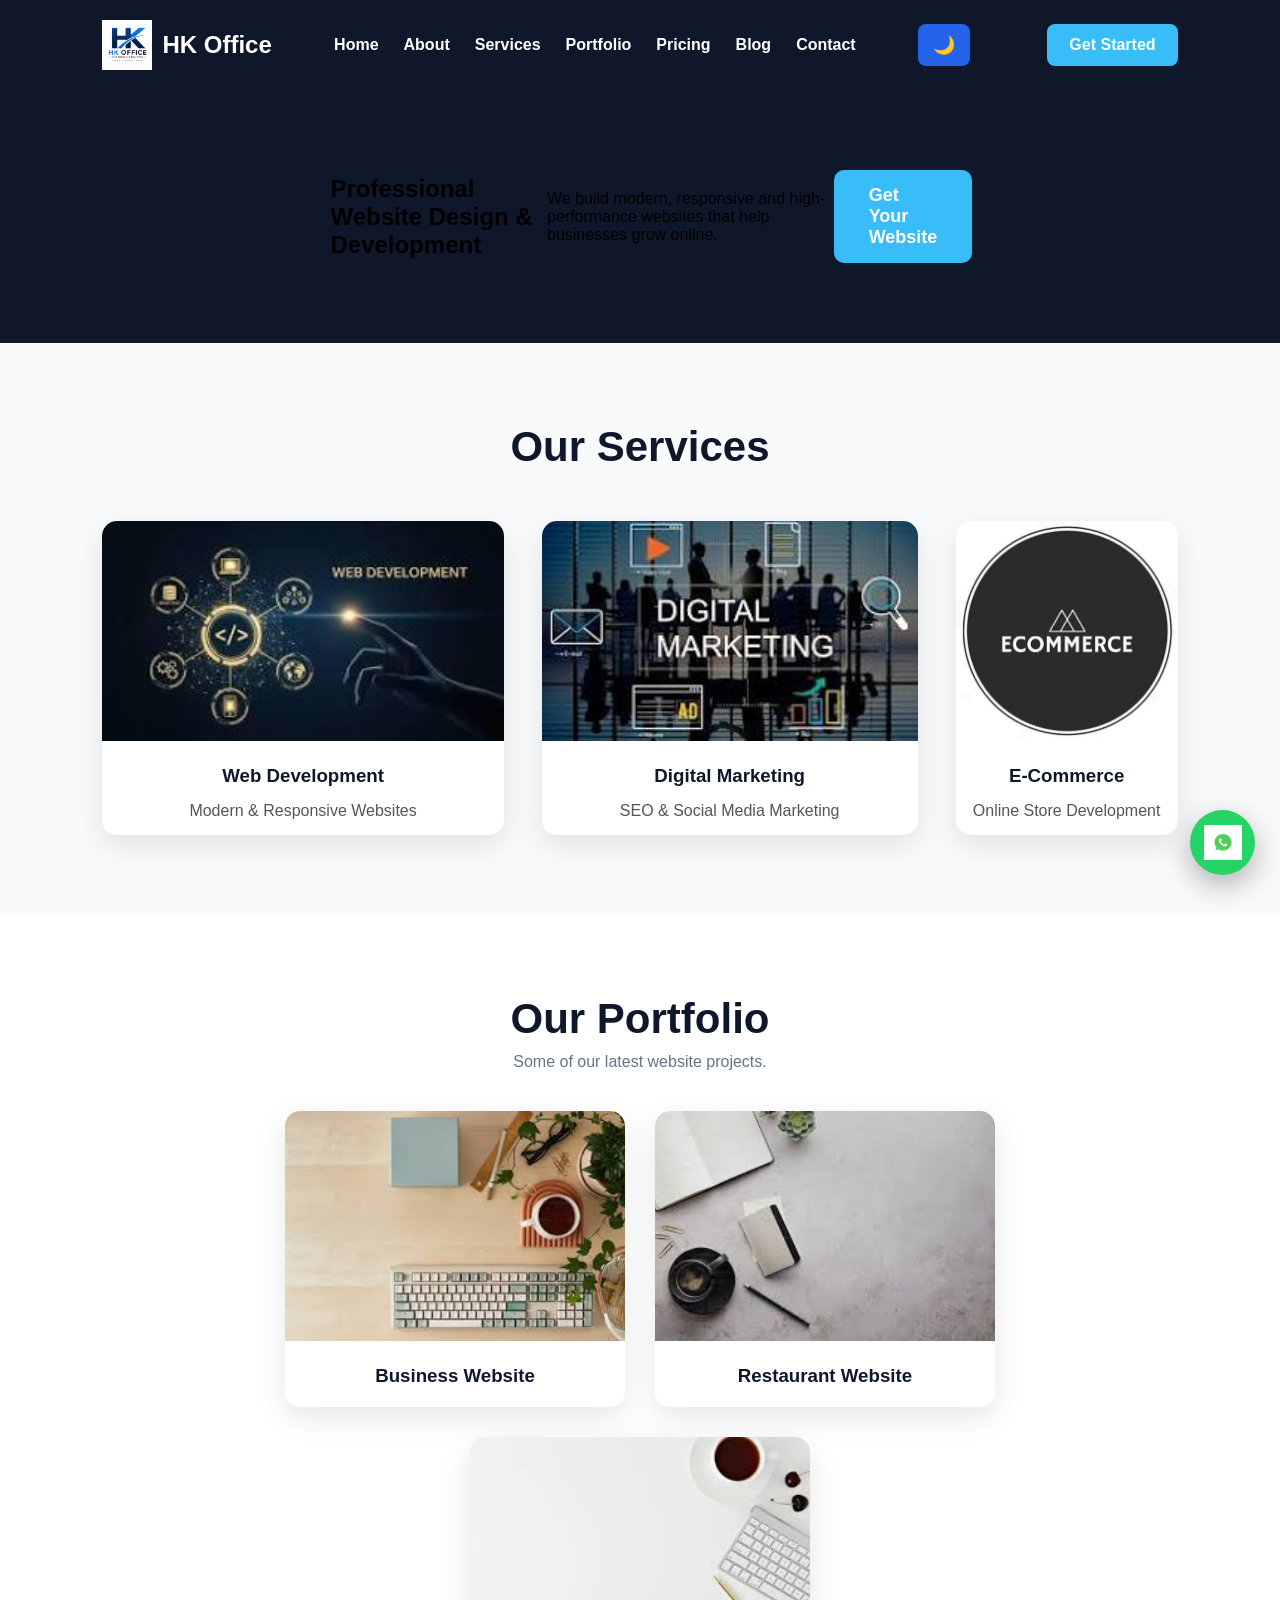
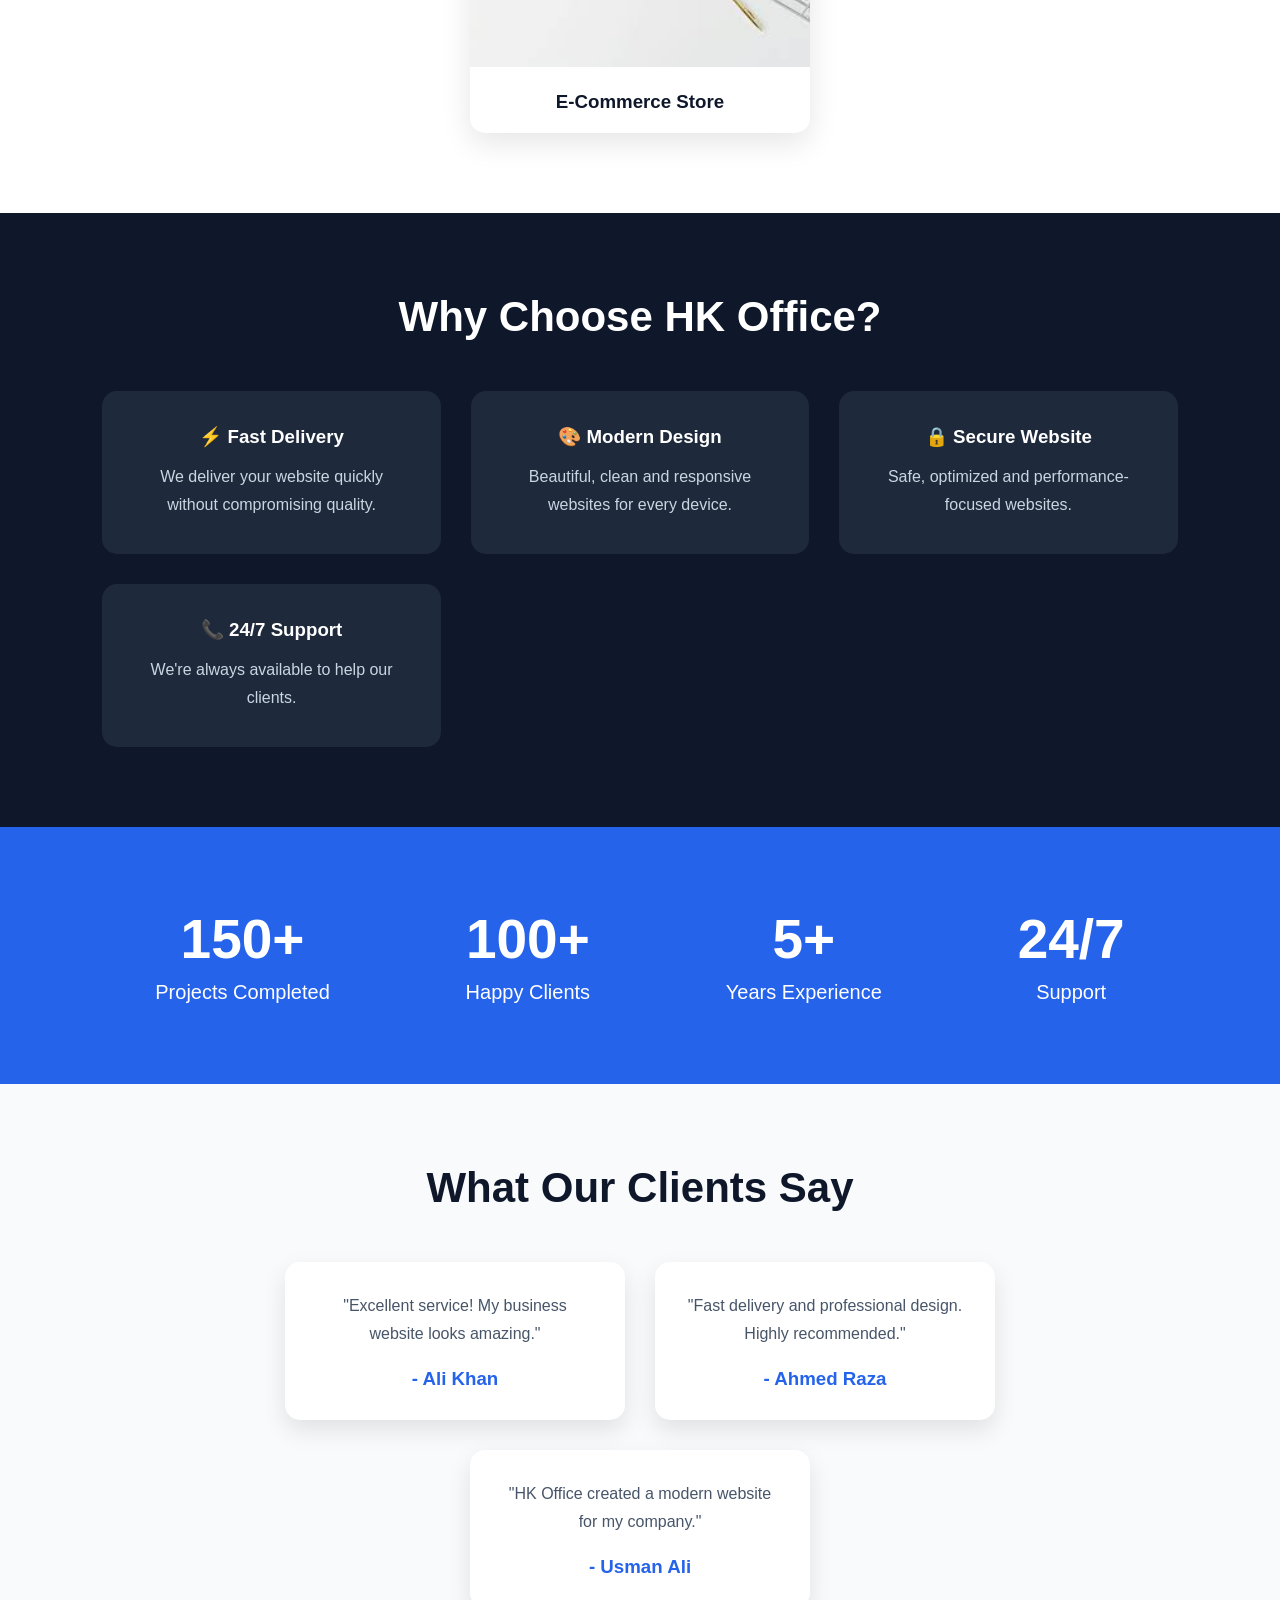
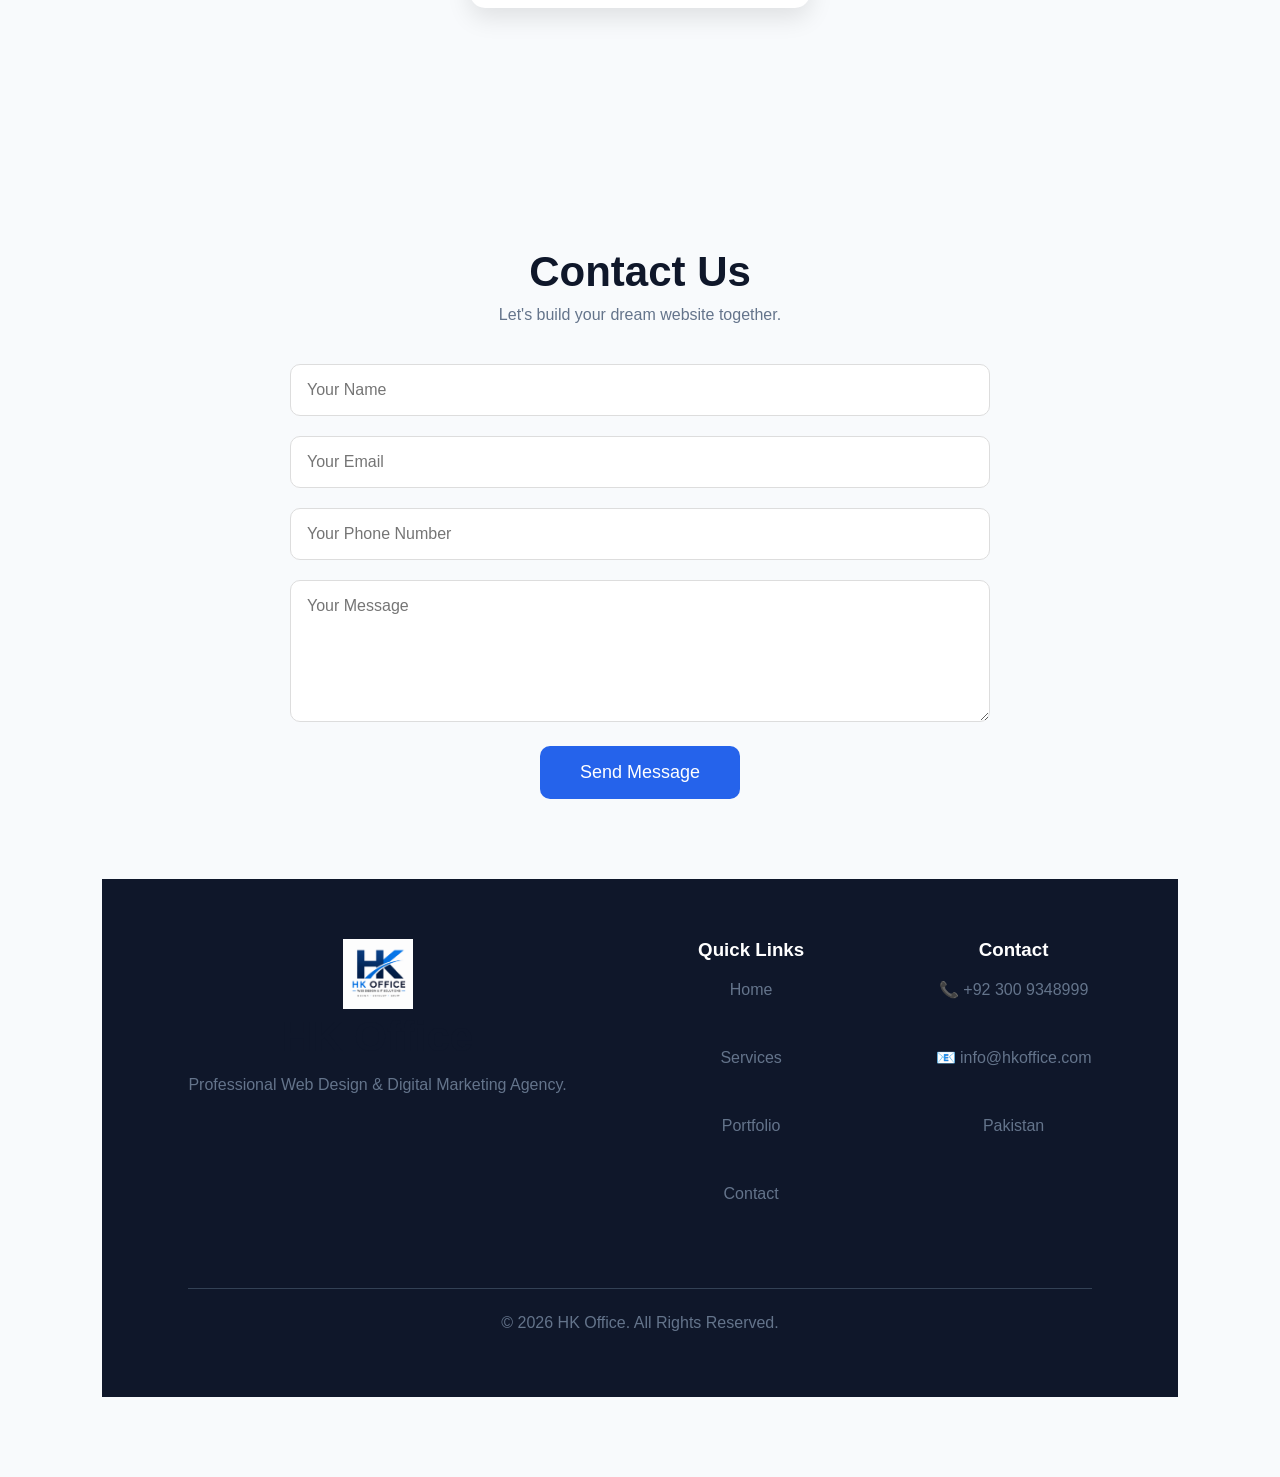
==== index.html @ 130882dc "Initial commit" ====
<!DOCTYPE html>
<html lang="en">
<head>
    <meta charset="UTF-8">
    <meta name="viewport" content="width=device-width, initial-scale=1.0">
    <title>HK Office | Web Design & IT Solutions</title>

    <link rel="stylesheet" href="css/style.css">
    <link rel="stylesheet" href="https://unpkg.com/aos@2.3.4/dist/aos.css">
</head>

<body>
<header>
    <nav class="navbar">
        <div class="logo">
            <img src="images/logo.png" alt="HK Office Logo">
            <h2>HK Office</h2>
        </div>

        <ul class="nav-links">
            <li><a href="#">Home</a></li>
            <li><a href="about.html">About</a></li>
            <li><a href="services.html">Services</a></li>
            <li><a href="portfolio.html">Portfolio</a></li>
            <li><a href="pricing.html">Pricing</a></li>
            <li><a href="blog.html">Blog</a></li>
            <li><a href="contact.html">Contact</a></li>
        </ul>
<button id="theme-toggle">🌙</button>
        <a href="contact.html" class="btn">Get Started</a>
    </nav>
</header>
<section class="hero">

   <div class="hero-text" data-aos="fade-right"></div>

        <h1>Professional Website Design & Development</h1>

        <p>
            We build modern, responsive and high-performance websites
            that help businesses grow online.
        </p>

        <a href="contact.html" class="hero-btn"></div>
            Get Your Website
        </a>

    </div>

    <div class="hero-image"data-aos="fade-left"

        <img src="images/hero-banner.jpg" alt="HK Office">

    </div>

</section><section class="services">

    <h2>Our Services</h2>

    <div class="service-box">

        <div class="card">
            <img src="images/web-development.jpg" alt="">
            <h3>Web Development</h3>
            <p>Modern & Responsive Websites</p>
        </div>

        <div class="card">
            <img src="images/digital-marketing.jpg" alt="">
            <h3>Digital Marketing</h3>
            <p>SEO & Social Media Marketing</p>
        </div>

        <div class="card">
            <img src="images/ecommerce.jpg" alt="">
            <h3>E-Commerce</h3>
            <p>Online Store Development</p>
        </div>

    </div>

</section><section class="portfolio">

    <h2>Our Portfolio</h2>
    <p>Some of our latest website projects.</p>

    <div class="portfolio-box">

        <div class="portfolio-card">
            <img src="images/portfolio-1.jpg" alt="Portfolio 1">
            <h3>Business Website</h3>
        </div>

        <div class="portfolio-card">
            <img src="images/portfolio-2.jpg" alt="Portfolio 2">
            <h3>Restaurant Website</h3>
        </div>

        <div class="portfolio-card">
            <img src="images/portfolio-3.jpg" alt="Portfolio 3">
            <h3>E-Commerce Store</h3>
        </div>

    </div>

</section><section class="why-us">

    <h2>Why Choose HK Office?</h2>

    <div class="why-container">

        <div class="why-card">
            <h3>⚡ Fast Delivery</h3>
            <p>We deliver your website quickly without compromising quality.</p>
        </div>

        <div class="why-card">
            <h3>🎨 Modern Design</h3>
            <p>Beautiful, clean and responsive websites for every device.</p>
        </div>

        <div class="why-card">
            <h3>🔒 Secure Website</h3>
            <p>Safe, optimized and performance-focused websites.</p>
        </div>

        <div class="why-card">
            <h3>📞 24/7 Support</h3>
            <p>We're always available to help our clients.</p>
        </div>

    </div>

</section><section class="stats">

    <div class="stat-box">
        <h2>150+</h2>
        <p>Projects Completed</p>
    </div>

    <div class="stat-box">
        <h2>100+</h2>
        <p>Happy Clients</p>
    </div>

    <div class="stat-box">
        <h2>5+</h2>
        <p>Years Experience</p>
    </div>

    <div class="stat-box">
        <h2>24/7</h2>
        <p>Support</p>
    </div>

</section><section class="testimonials">

    <h2>What Our Clients Say</h2>

    <div class="testimonial-container">

        <div class="testimonial-card">
            <p>"Excellent service! My business website looks amazing."</p>
            <h3>- Ali Khan</h3>
        </div>

        <div class="testimonial-card">
            <p>"Fast delivery and professional design. Highly recommended."</p>
            <h3>- Ahmed Raza</h3>
        </div>

        <div class="testimonial-card">
            <p>"HK Office created a modern website for my company."</p>
            <h3>- Usman Ali</h3>
        </div>

    </div>

</section>
<a href="https://wa.me/923009348999" class="whatsapp" target="_blank">
    <img src="images/whatsapp-icon.png" alt="WhatsApp">
</a>
<section class="contact">

    <section class="contact">

    <h2>Contact Us</h2>
    <p>Let's build your dream website together.</p>

    <form class="contact-form" action="https://formsubmit.co/hamzu12341234@gmail.com" method="POST">

        <input type="text" name="name" placeholder="Your Name" required>

        <input type="email" name="email" placeholder="Your Email" required>

        <input type="text" name="phone" placeholder="Your Phone Number">
<input type="hidden" name="_subject" value="New Website Contact Message">
<input type="hidden" name="_captcha" value="false">
        <textarea name="message" rows="6" placeholder="Your Message"></textarea>

        <button type="submit">Send Message</button>
        

    </form>

</section>
<footer class="footer">

    <div class="footer-content">

        <div>
            <img src="images/logo.png" width="70">
            <h2>HK Office</h2>
            <p>Professional Web Design & Digital Marketing Agency.</p>
        </div>

        <div>
            <h3>Quick Links</h3>
            <p>Home</p>
            <p>Services</p>
            <p>Portfolio</p>
            <p>Contact</p>
        </div>

        <div>
            <h3>Contact</h3>
            <p>📞 +92 300 9348999</p>
            <p>📧 info@hkoffice.com</p>
            <p>Pakistan</p>
        </div>

    </div>

    <hr>

    <p class="copyright">
        © 2026 HK Office. All Rights Reserved.
    </p>

</footer>
<button id="topBtn" title="Go to top">↑</button>

<script src="js/script.js"></script>
<script src="https://unpkg.com/aos@2.3.4/dist/aos.js"></script>

<script>
AOS.init({
    duration: 1000,
    once: true
});
</script>
</body>
</html>
---- css/style.css ----
*{
    margin:0;
    padding:0;
    box-sizing:border-box;
    font-family:Arial,sans-serif;
}

body{
    background:#f5f7fa;
}

.navbar{
    display:flex;
    justify-content:space-between;
    align-items:center;
    padding:20px 8%;
    background:#0f172a;
}

.logo{
    display:flex;
    align-items:center;
    gap:10px;
}

.logo img{
    width:50px;
}

.logo h2{
    color:#fff;
}

.nav-links{
    display:flex;
    list-style:none;
    gap:25px;
}

.nav-links a{
    color:white;
    text-decoration:none;
    font-weight:bold;
}

.nav-links a:hover{
    color:#38bdf8;
}

.btn{
    background:#38bdf8;
    color:white;
    padding:12px 22px;
    border-radius:8px;
    text-decoration:none;
    font-weight:bold;
}

.btn:hover{
    background:#0284c7;
}.hero{
    display:flex;
    align-items:center;
    justify-content:space-between;
    padding:80px 8%;
    background:#0f172a;
}

.hero-text{
    width:50%;
}

.hero-text h1{
    color:white;
    font-size:55px;
    line-height:70px;
}

.hero-text p{
    color:#cbd5e1;
    margin:25px 0;
    font-size:20px;
    line-height:32px;
}

.hero-btn{
    background:#38bdf8;
    color:white;
    text-decoration:none;
    padding:15px 35px;
    border-radius:10px;
    font-size:18px;
    font-weight:bold;
}

.hero-btn:hover{
    background:#0284c7;
}

.hero-image{
    width:45%;
}

.hero-image img{
    width:100%;
    border-radius:20px;
    box-shadow:0 20px 50px rgba(0,0,0,.4);
}.services{
    padding:80px 8%;
    background:#f8fafc;
    text-align:center;
}

.services h2{
    font-size:42px;
    margin-bottom:50px;
    color:#0f172a;
}

.service-box{
    display:flex;
    justify-content:space-between;
    gap:30px;
}

.card{
    background:white;
    border-radius:15px;
    overflow:hidden;
    box-shadow:0 10px 30px rgba(0,0,0,.1);
    transition:.3s;
}

.card:hover{
    transform:translateY(-10px);
}

.card img{
    width:100%;
    height:220px;
    object-fit:cover;
}

.card h3{
    margin-top:20px;
    color:#0f172a;
}

.card p{
    padding:15px;
    color:#555;
}.portfolio{
    padding:80px 8%;
    background:#ffffff;
    text-align:center;
}

.portfolio h2{
    font-size:42px;
    color:#0f172a;
    margin-bottom:10px;
}

.portfolio p{
    color:#64748b;
    margin-bottom:40px;
}

.portfolio-box{
    display:flex;
    gap:30px;
    justify-content:center;
    flex-wrap:wrap;
}

.portfolio-card{
    width:340px;
    background:#fff;
    border-radius:15px;
    overflow:hidden;
    box-shadow:0 10px 30px rgba(0,0,0,.1);
    transition:.3s;
}

.portfolio-card:hover{
    transform:translateY(-10px);
}

.portfolio-card img{
    width:100%;
    height:230px;
    object-fit:cover;
}

.portfolio-card h3{
    padding:20px;
    color:#0f172a;
}.why-us{
    padding:80px 8%;
    background:#0f172a;
    text-align:center;
}

.why-us h2{
    color:#fff;
    font-size:42px;
    margin-bottom:50px;
}

.why-container{
    display:grid;
    grid-template-columns:repeat(auto-fit,minmax(250px,1fr));
    gap:30px;
}

.why-card{
    background:#1e293b;
    padding:35px;
    border-radius:15px;
    transition:.3s;
}

.why-card:hover{
    transform:translateY(-10px);
    background:#2563eb;
}

.why-card h3{
    color:white;
    margin-bottom:15px;
}

.why-card p{
    color:#cbd5e1;
    line-height:28px;
}.stats{
    display:flex;
    justify-content:space-around;
    flex-wrap:wrap;
    gap:30px;
    padding:80px 8%;
    background:#2563eb;
    text-align:center;
}

.stat-box{
    color:white;
}

.stat-box h2{
    font-size:55px;
    margin-bottom:10px;
}

.stat-box p{
    font-size:20px;
}.testimonials{
    padding:80px 8%;
    background:#f8fafc;
    text-align:center;
}

.testimonials h2{
    font-size:42px;
    margin-bottom:50px;
    color:#0f172a;
}

.testimonial-container{
    display:flex;
    justify-content:center;
    gap:30px;
    flex-wrap:wrap;
}

.testimonial-card{
    width:340px;
    background:#fff;
    padding:30px;
    border-radius:15px;
    box-shadow:0 10px 25px rgba(0,0,0,.1);
    transition:.3s;
}

.testimonial-card:hover{
    transform:translateY(-10px);
}

.testimonial-card p{
    color:#475569;
    line-height:28px;
    margin-bottom:20px;
}

.testimonial-card h3{
    color:#2563eb;
}.whatsapp{
    position:fixed;
    bottom:25px;
    right:25px;
    width:65px;
    height:65px;
    border-radius:50%;
    background:#25D366;
    display:flex;
    justify-content:center;
    align-items:center;
    box-shadow:0 10px 30px rgba(0,0,0,.3);
    transition:.3s;
    z-index:999;
}

.whatsapp:hover{
    transform:scale(1.1);
}

.whatsapp img{
    width:38px;
}.footer{
    background:#0f172a;
    color:white;
    padding:60px 8% 20px;
}

.footer-content{
    display:flex;
    justify-content:space-between;
    flex-wrap:wrap;
    gap:40px;
}

.footer h2,
.footer h3{
    margin-bottom:15px;
}

.footer p{
    color:#cbd5e1;
    line-height:28px;
}

.footer hr{
    margin:40px 0 20px;
    border:none;
    border-top:1px solid #334155;
}

.copyright{
    text-align:center;
}.contact{
    padding:80px 8%;
    background:#f8fafc;
    text-align:center;
}

.contact h2{
    font-size:42px;
    color:#0f172a;
    margin-bottom:10px;
}

.contact p{
    color:#64748b;
    margin-bottom:40px;
}

.contact-form{
    max-width:700px;
    margin:auto;
}

.contact-form input,
.contact-form textarea{
    width:100%;
    padding:16px;
    margin-bottom:20px;
    border:1px solid #ddd;
    border-radius:10px;
    font-size:16px;
}

.contact-form button{
    background:#2563eb;
    color:white;
    border:none;
    padding:16px 40px;
    border-radius:10px;
    font-size:18px;
    cursor:pointer;
    transition:.3s;
}

.contact-form button:hover{
    background:#1d4ed8;
}#topBtn{
    display:none;
    position:fixed;
    bottom:100px;
    right:25px;
    z-index:999;
    border:none;
    outline:none;
    background:#2563eb;
    color:#fff;
    cursor:pointer;
    padding:15px 18px;
    border-radius:50%;
    font-size:20px;
    box-shadow:0 8px 20px rgba(0,0,0,.3);
    transition:.3s;
}

#topBtn:hover{
    background:#1d4ed8;
    transform:scale(1.1);
}#theme-toggle{
    background:#2563eb;
    color:white;
    border:none;
    padding:10px 15px;
    border-radius:8px;
    cursor:pointer;
    font-size:18px;
    margin-right:15px;
}

.light-mode{
    background:#ffffff;
    color:#000000;
}

.light-mode .navbar,
.light-mode .footer,
.light-mode .hero,
.light-mode .why-us{
    background:#ffffff;
    color:#000000;
}

.light-mode h1,
.light-mode h2,
.light-mode h3,
.light-mode p,
.light-mode a{
    color:#000000;
}html{
    scroll-behavior:smooth;
}

@media(max-width:768px){

.hero{
    flex-direction:column;
    text-align:center;
}

.hero-text,
.hero-image{
    width:100%;
}

.hero h1{
    color:white;
}

.hero p{
    color:#d1d5db;
}

.hero-text{
    color:white;
}

.navbar{
    flex-direction:column;
    gap:20px;
}

.nav-links{
    flex-direction:column;
    text-align:center;
}

.service-box,
.portfolio-box,
.testimonial-container,
.footer-content,
.stats{
    flex-direction:column;
    align-items:center;
}

.card,
.portfolio-card,
.testimonial-card{
    width:95%;
}

}
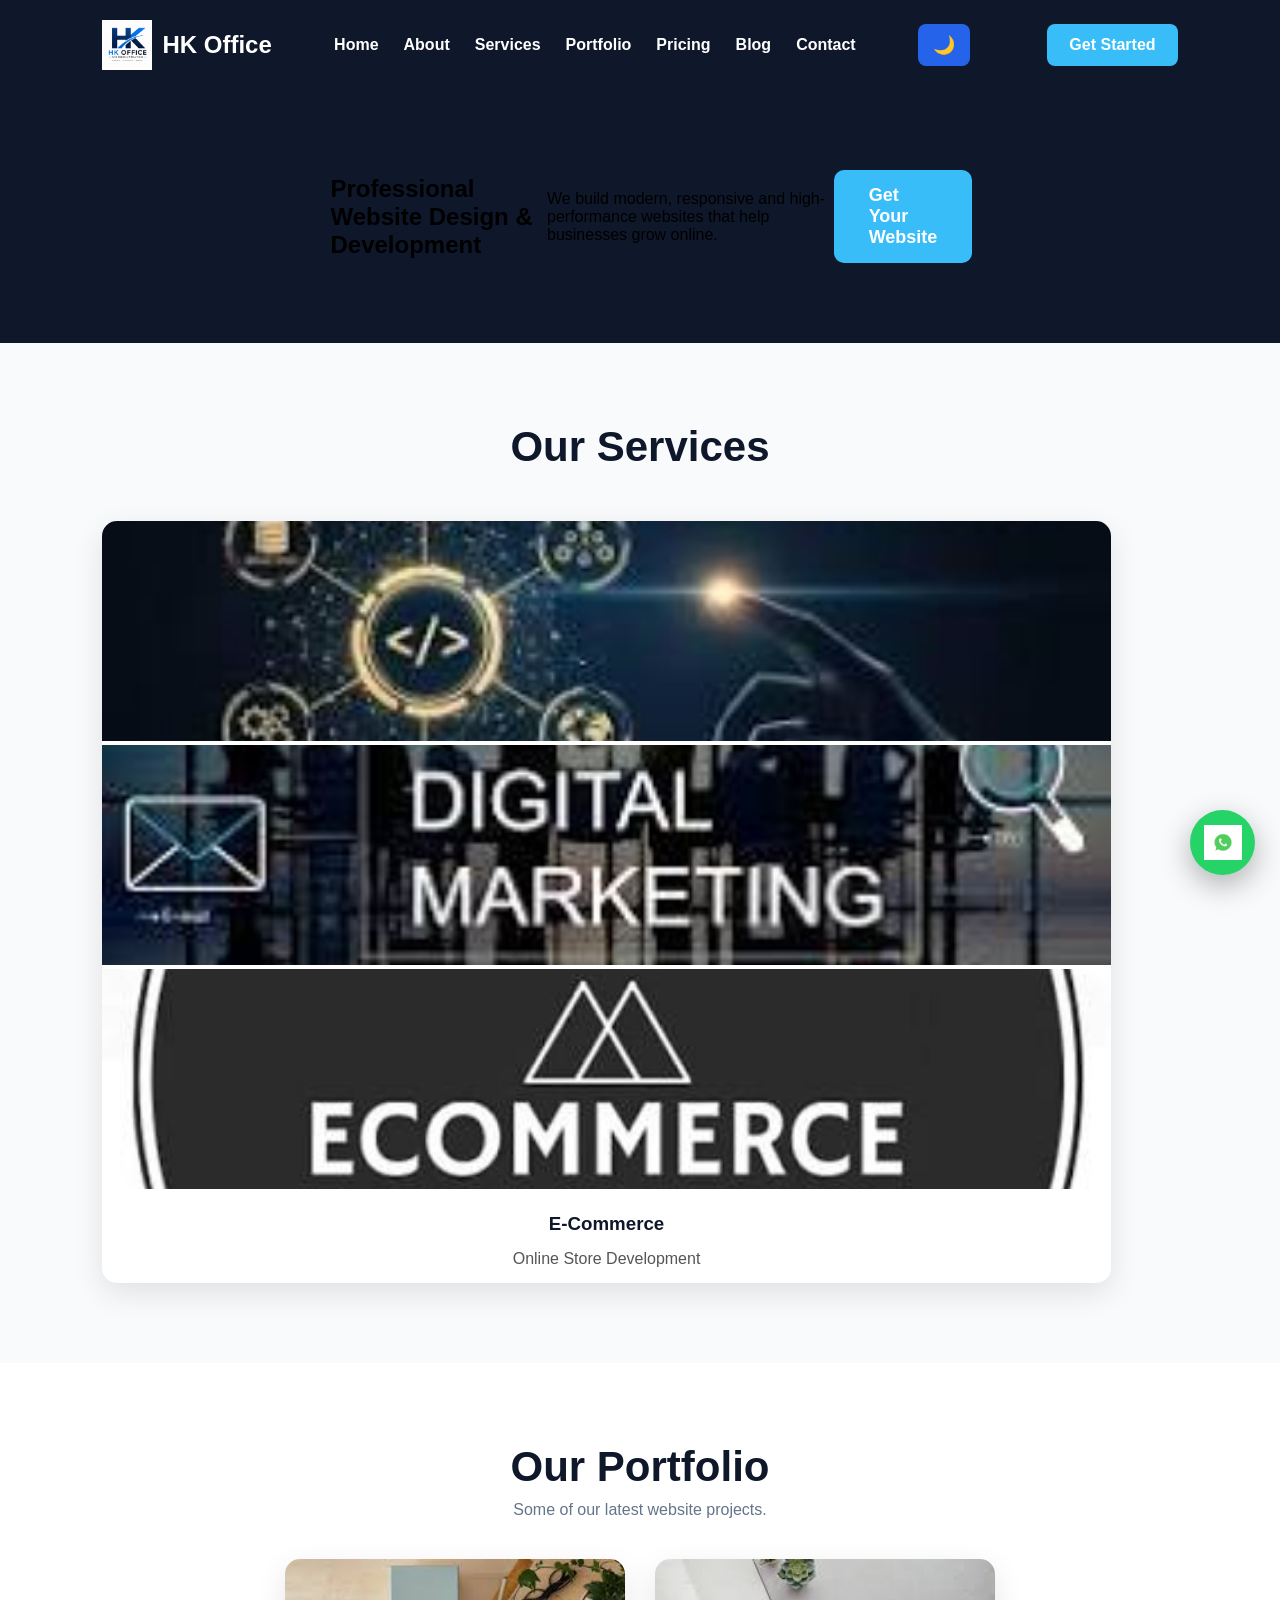
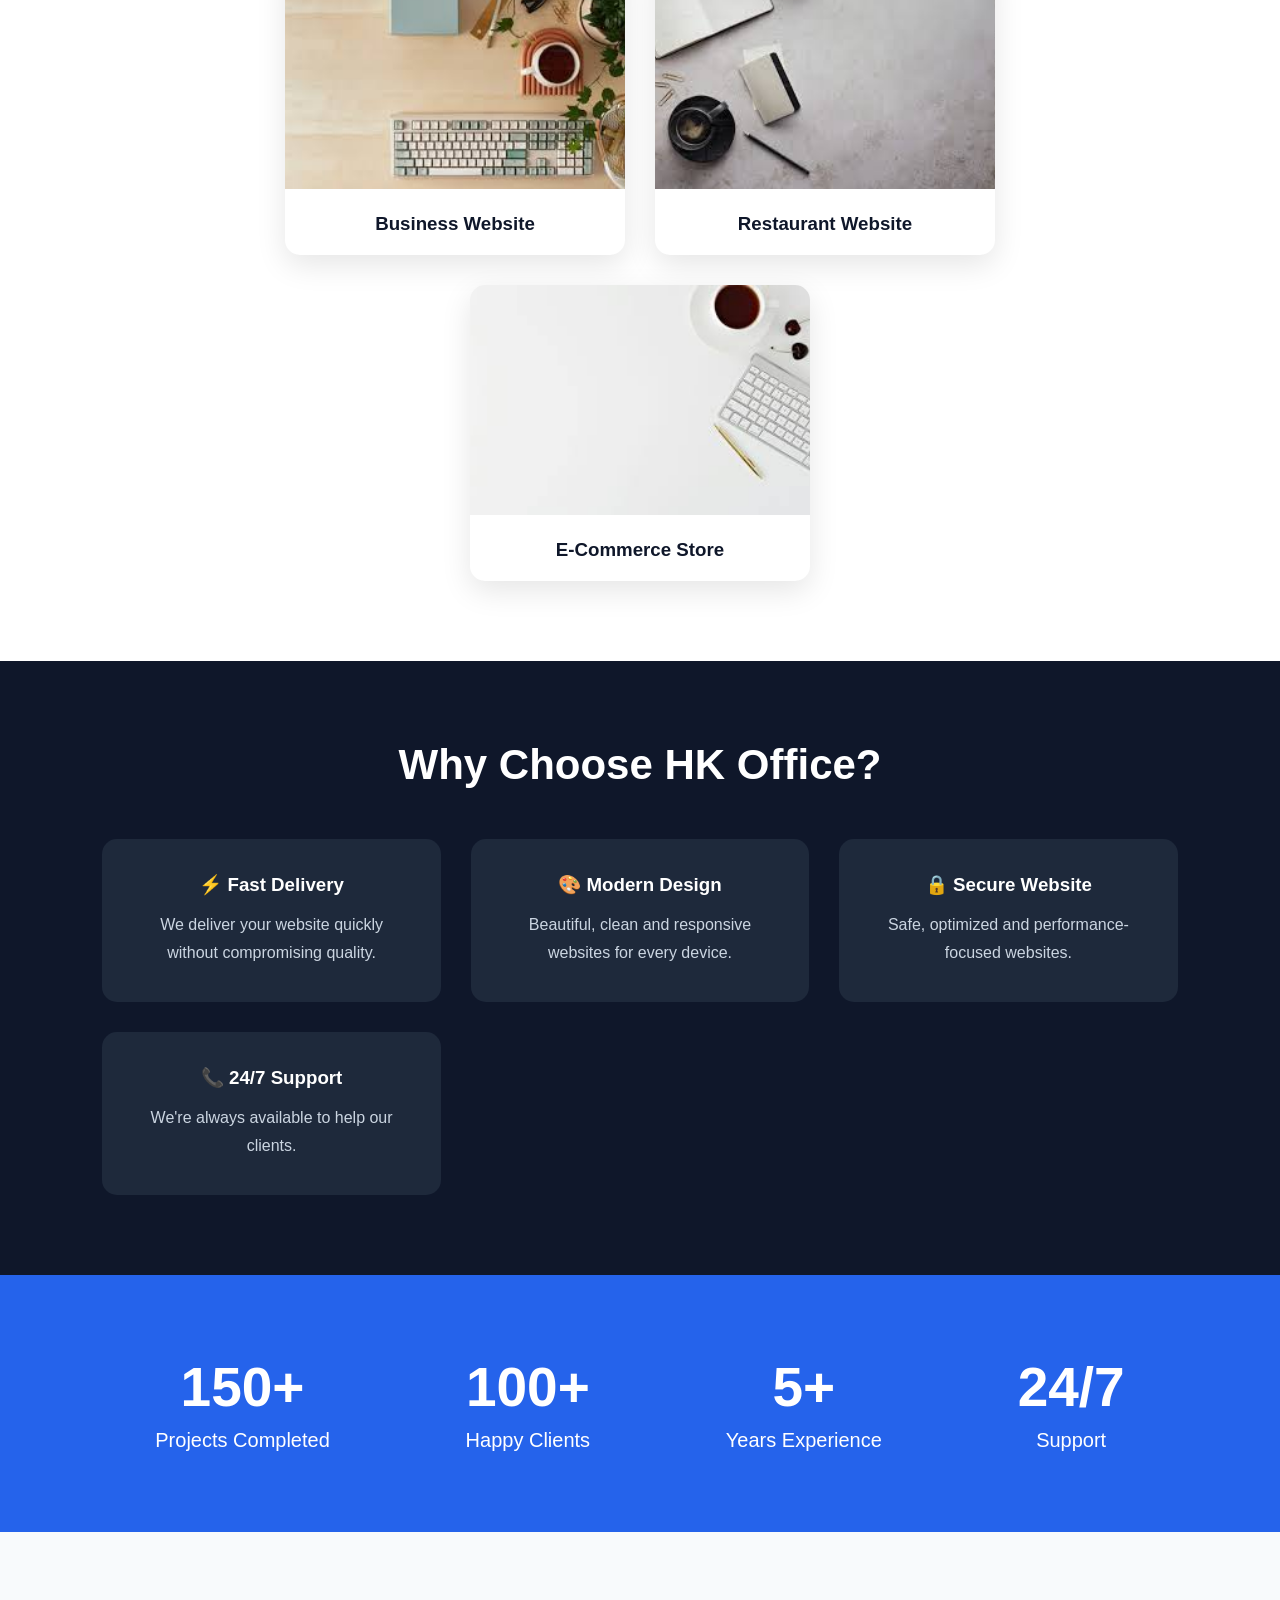
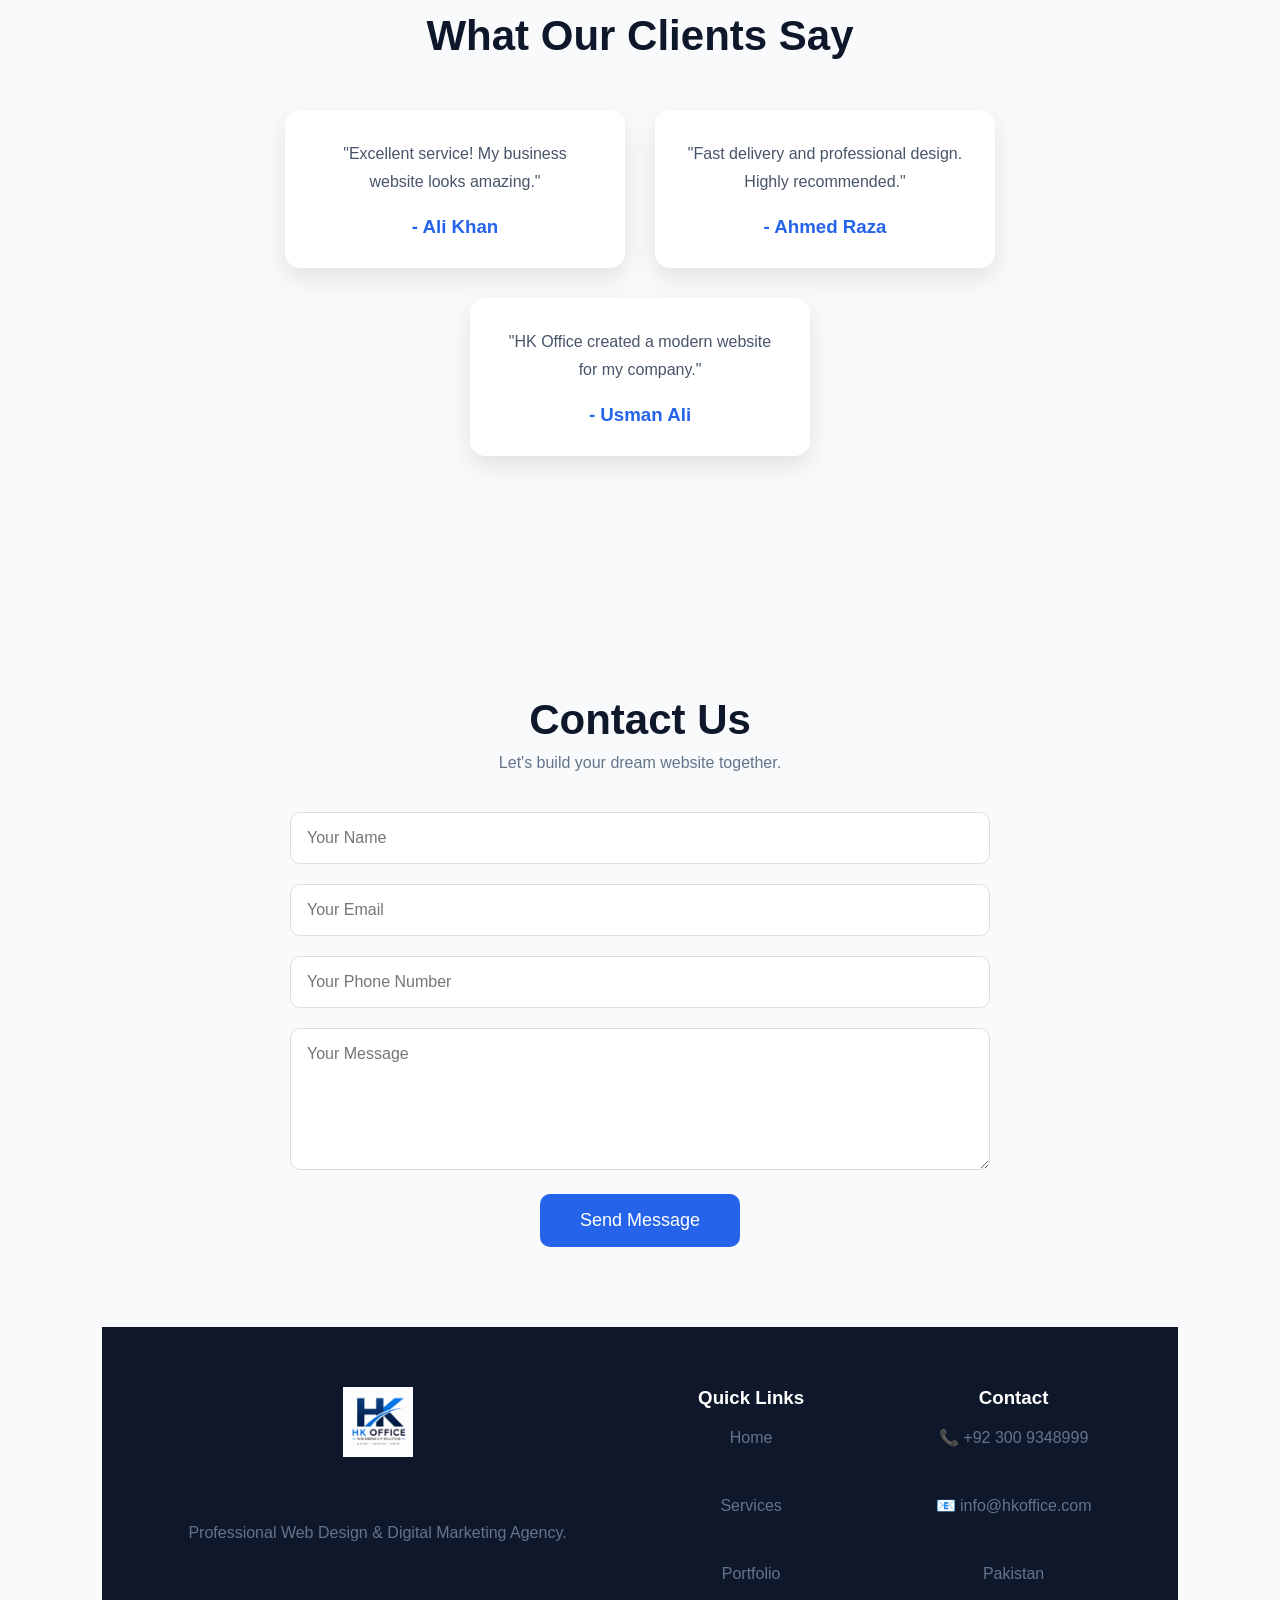
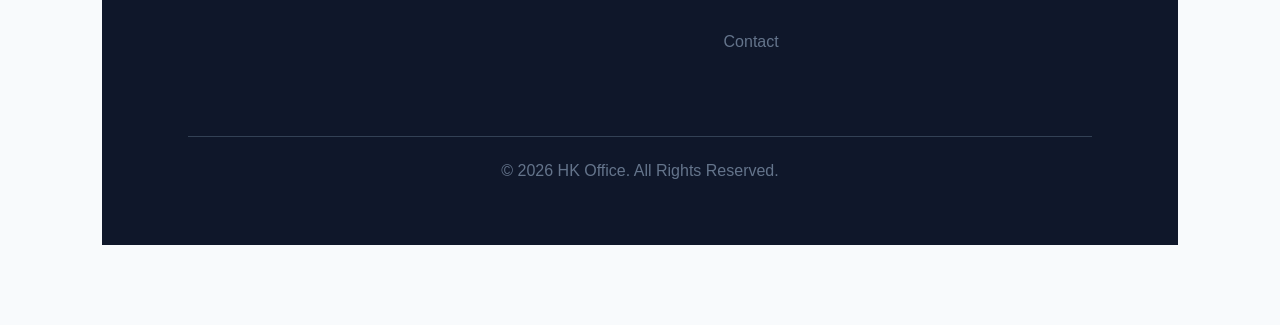
==== commit 79d4b308: "Added favicon, robots.txt and sitemap" ====
--- a/index.html
+++ b/index.html
@@ -3,7 +3,16 @@
 <head>
     <meta charset="UTF-8">
     <meta name="viewport" content="width=device-width, initial-scale=1.0">
+
     <title>HK Office | Web Design & IT Solutions</title>
+<link rel="icon" type="image/png" href="images/favicon.png">
+    <meta name="description" content="HK Office provides professional website design, web development, responsive websites, and IT solutions for businesses.">
+    <meta name="keywords" content="HK Office, Web Design, Website Development, IT Solutions, Responsive Website, Web Developer, Pakistan">
+    <meta name="author" content="HK Office">
+
+    <meta property="og:title" content="HK Office | Web Design & IT Solutions">
+    <meta property="og:description" content="Professional website design and development services for businesses.">
+    <meta property="og:type" content="website">
 
     <link rel="stylesheet" href="css/style.css">
     <link rel="stylesheet" href="https://unpkg.com/aos@2.3.4/dist/aos.css">
@@ -60,19 +69,19 @@
     <div class="service-box">
 
         <div class="card">
-            <img src="images/web-development.jpg" alt="">
+            <img src="images/web-development.jpg" alt=">
             <h3>Web Development</h3>
             <p>Modern & Responsive Websites</p>
         </div>
 
         <div class="card">
-            <img src="images/digital-marketing.jpg" alt="">
+            <img src="images/digital-marketing.jpg" alt="digital-marketing>
             <h3>Digital Marketing</h3>
             <p>SEO & Social Media Marketing</p>
         </div>
 
         <div class="card">
-            <img src="images/ecommerce.jpg" alt="">
+            <img src="images/ecommerce.jpg" alt="ecommerce">
             <h3>E-Commerce</h3>
             <p>Online Store Development</p>
         </div>
--- a/css/style.css
+++ b/css/style.css
@@ -460,11 +460,11 @@
 }
 
 .hero h1{
-    color:white;
+    color:#fff;
 }
 
 .hero p{
-    color:#d1d5db;
+    color:#cbd5e1;
 }
 
 .hero-text{
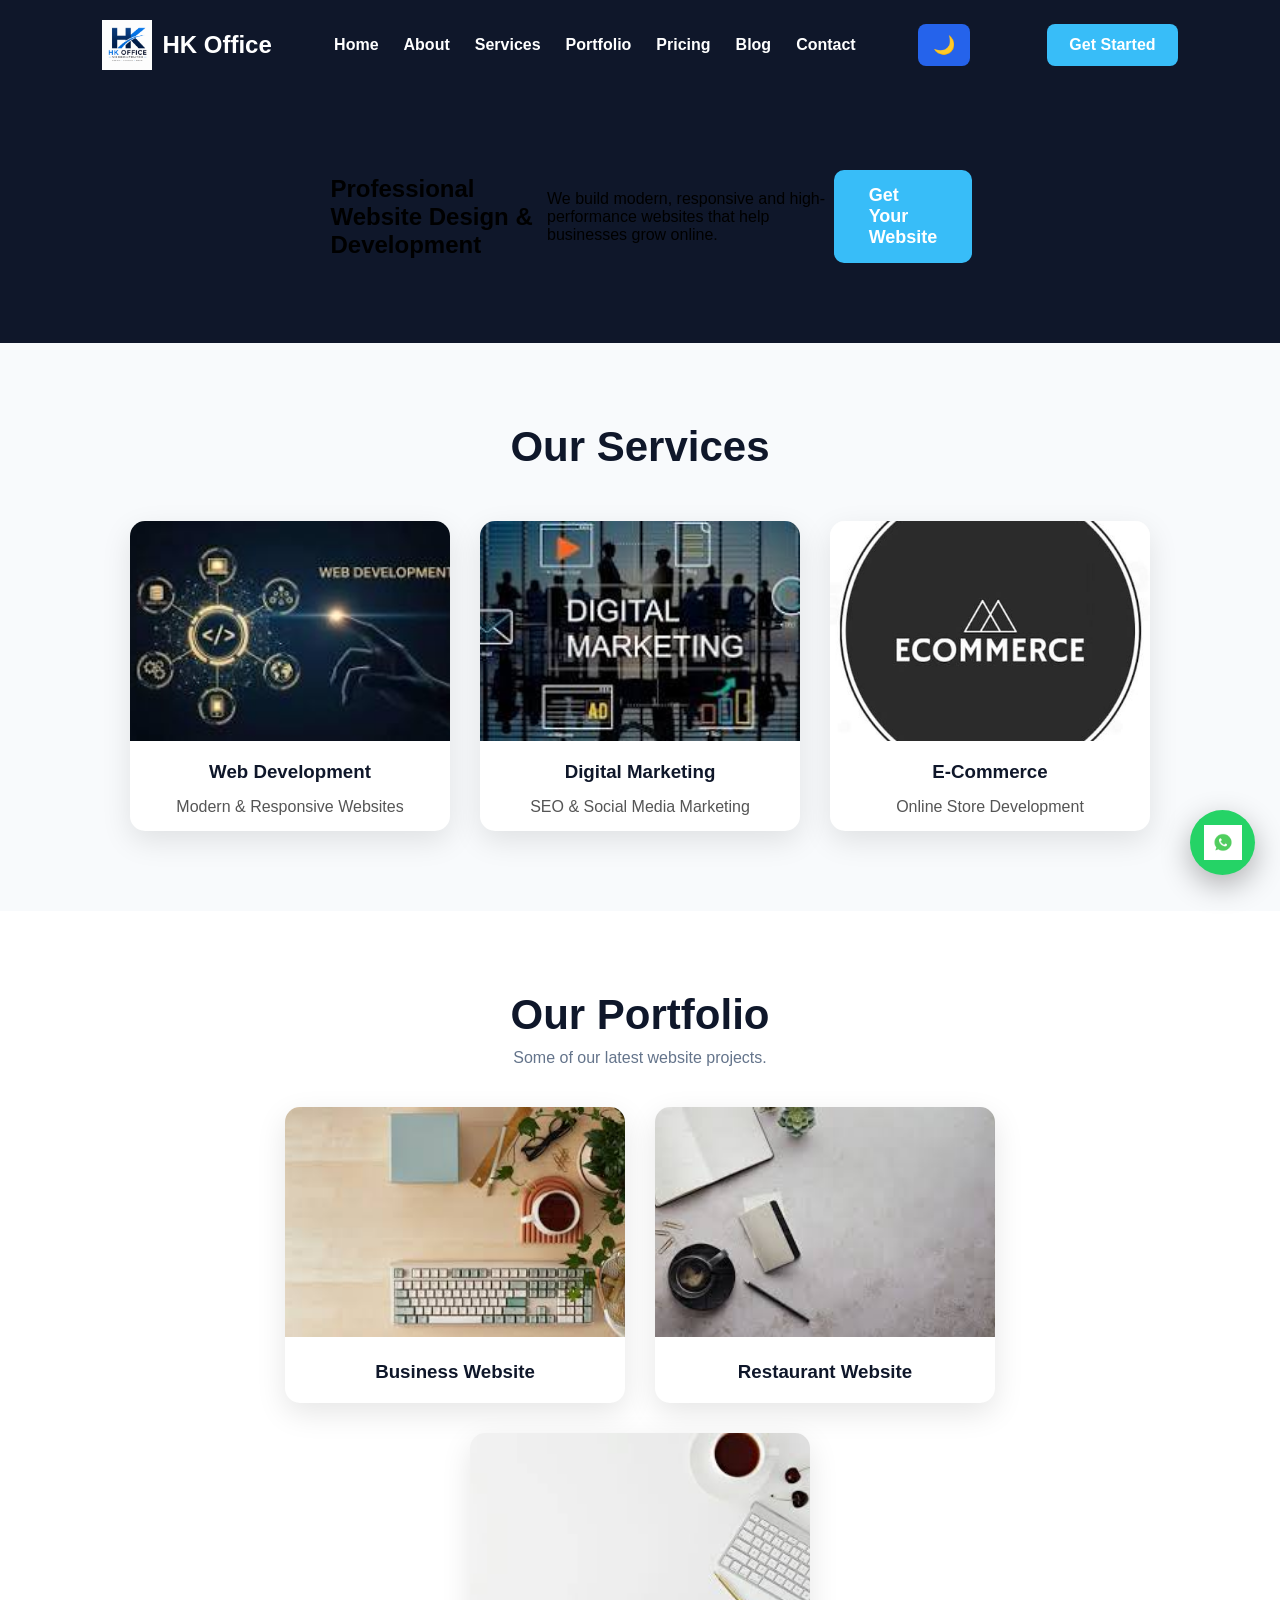
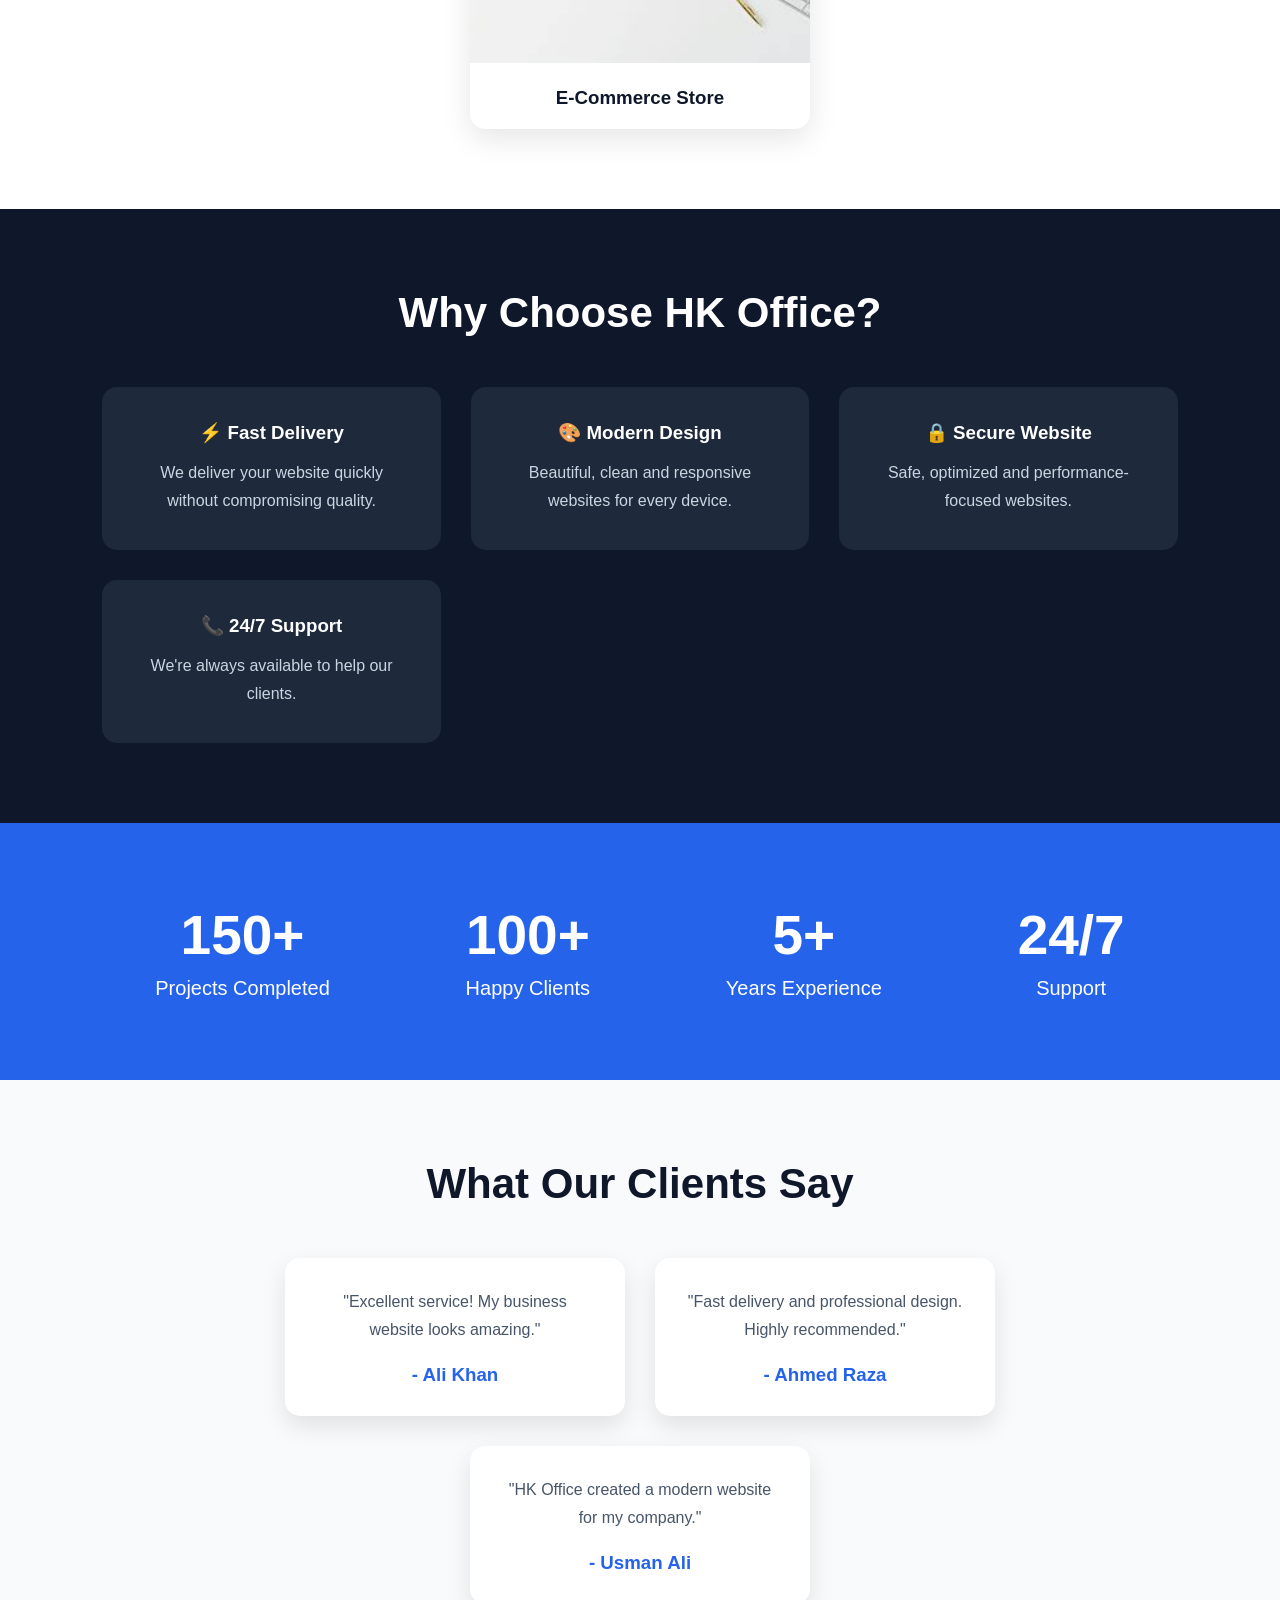
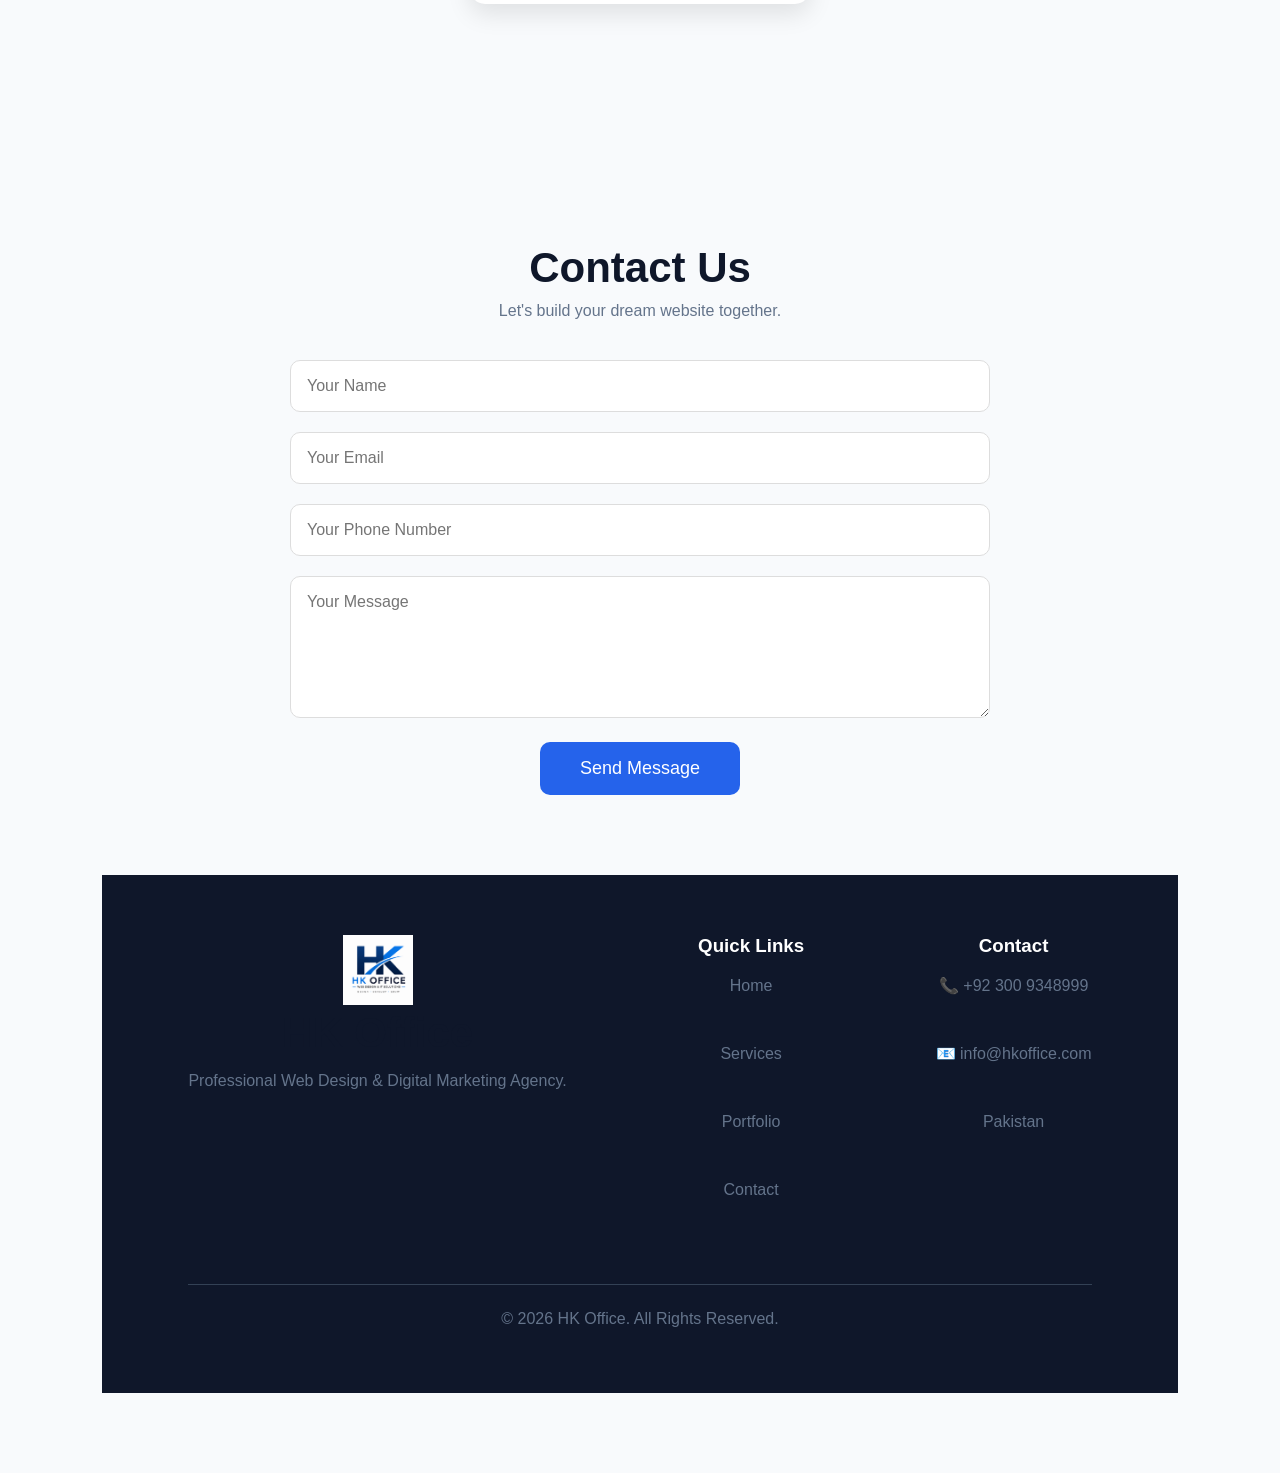
==== commit 91032af3: "Added Google Analytics and website improvements" ====
--- a/index.html
+++ b/index.html
@@ -16,6 +16,15 @@
 
     <link rel="stylesheet" href="css/style.css">
     <link rel="stylesheet" href="https://unpkg.com/aos@2.3.4/dist/aos.css">
+    <!-- Google tag (gtag.js) -->
+<script async src="https://www.googletagmanager.com/gtag/js?id=G-L7BXP5EGC6"></script>
+<script>
+  window.dataLayer = window.dataLayer || [];
+  function gtag(){dataLayer.push(arguments);}
+  gtag('js', new Date());
+
+  gtag('config', 'G-L7BXP5EGC6');
+</script>
 </head>
 
 <body>
@@ -69,19 +78,19 @@
     <div class="service-box">
 
         <div class="card">
-            <img src="images/web-development.jpg" alt=">
+            <img src="images/web-development.jpg" alt="Web Development">
             <h3>Web Development</h3>
             <p>Modern & Responsive Websites</p>
         </div>
 
         <div class="card">
-            <img src="images/digital-marketing.jpg" alt="digital-marketing>
+            <img src="images/digital-marketing.jpg" alt="Digital Marketing">
             <h3>Digital Marketing</h3>
             <p>SEO & Social Media Marketing</p>
         </div>
 
         <div class="card">
-            <img src="images/ecommerce.jpg" alt="ecommerce">
+            <img src="images/ecommerce.jpg" alt="E-Commerce">
             <h3>E-Commerce</h3>
             <p>Online Store Development</p>
         </div>
--- a/css/style.css
+++ b/css/style.css
@@ -119,11 +119,13 @@
 
 .service-box{
     display:flex;
-    justify-content:space-between;
+    justify-content:center;
+    flex-wrap:wrap;
     gap:30px;
 }
 
 .card{
+    width:320px;
     background:white;
     border-radius:15px;
     overflow:hidden;
@@ -496,4 +498,11 @@
     width:95%;
 }
 
+}
+.service-box img{
+    width:100%;
+    height:220px;
+    object-fit:cover;
+    display:block;
+    border-radius:10px 10px 0 0;
 }
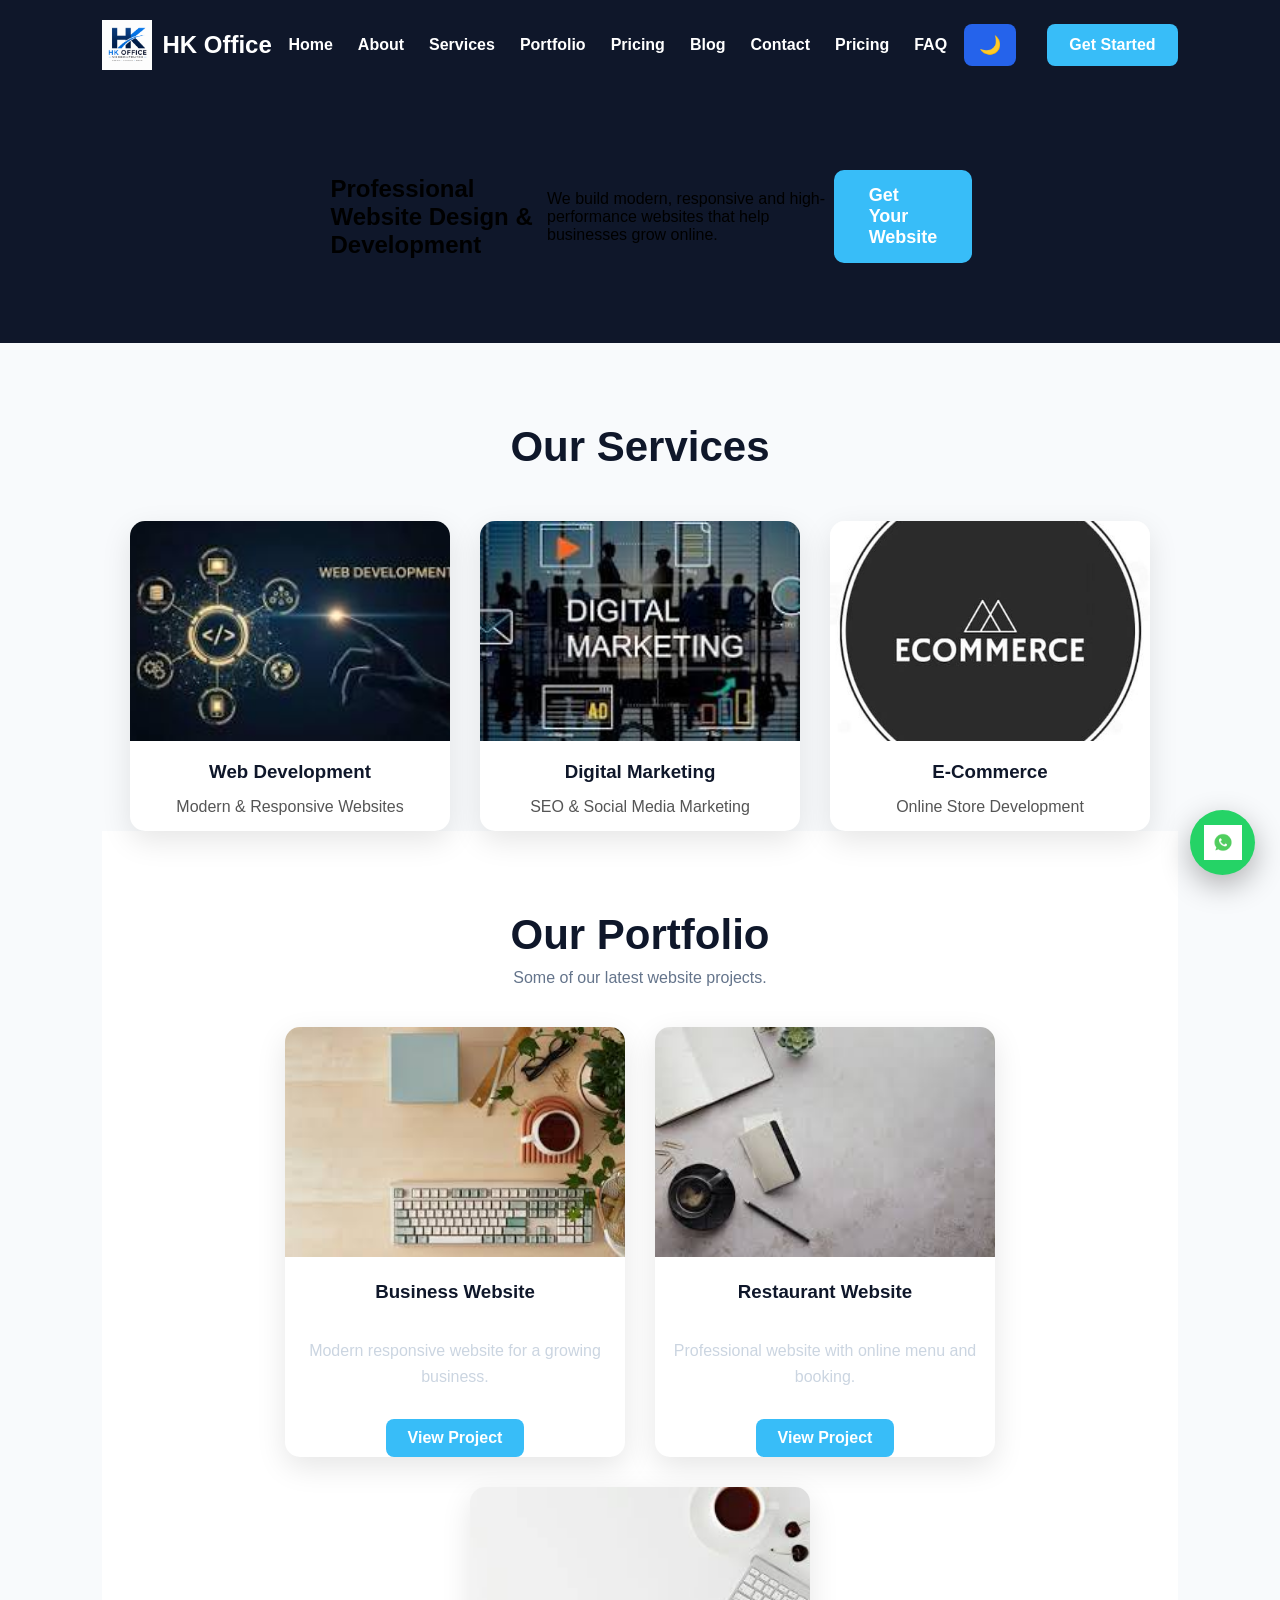
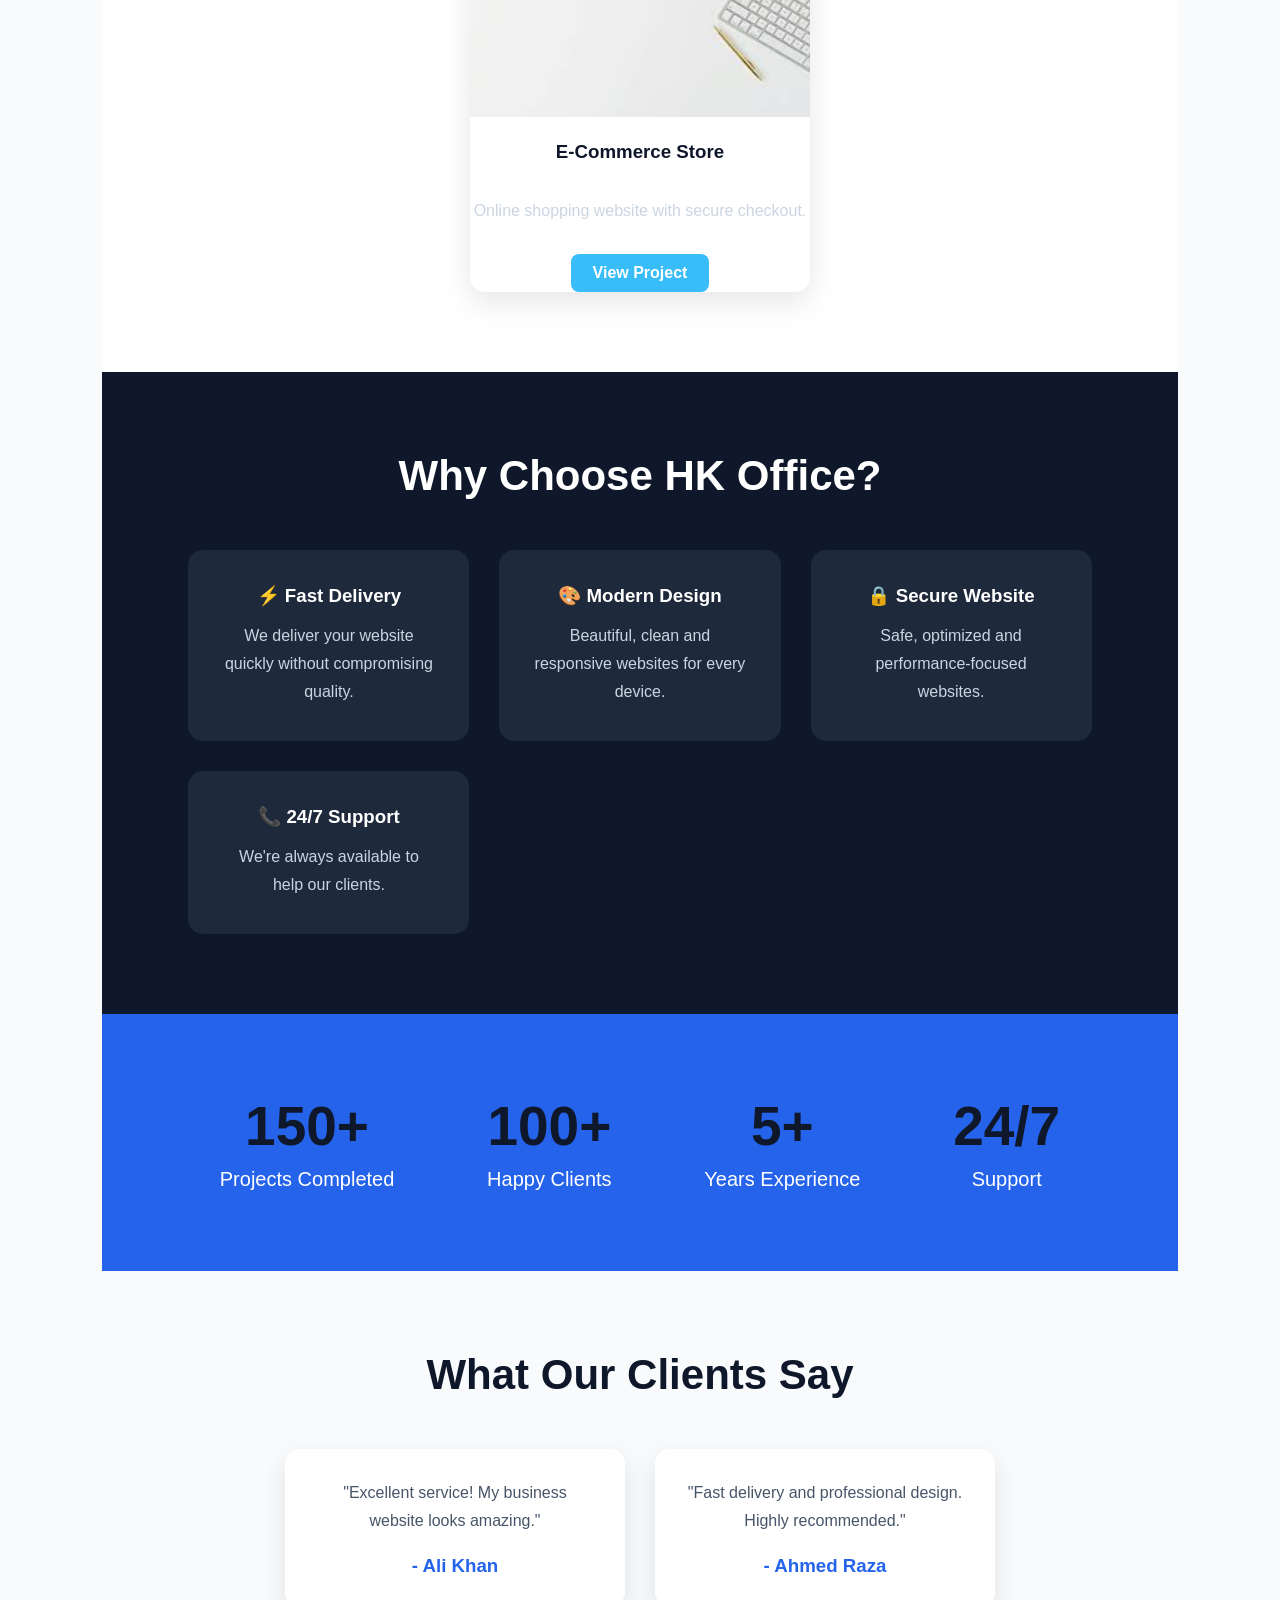
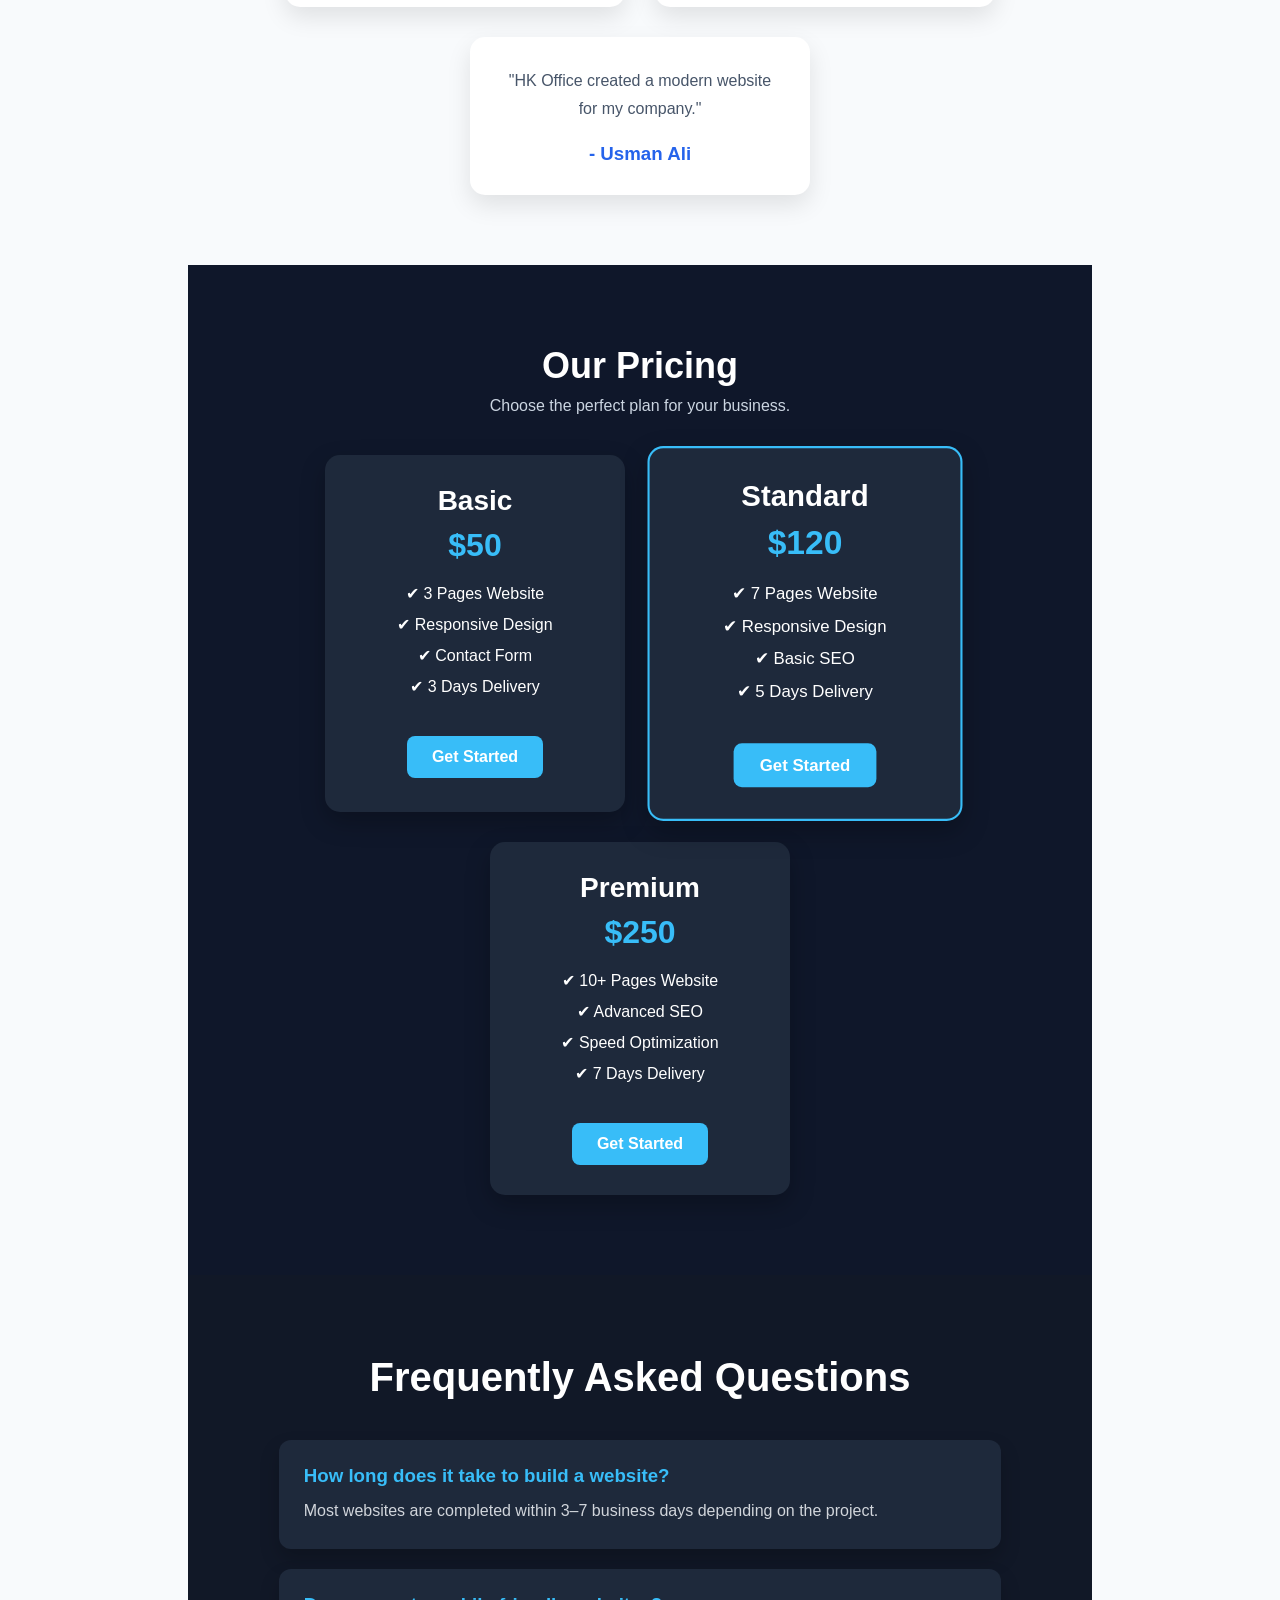
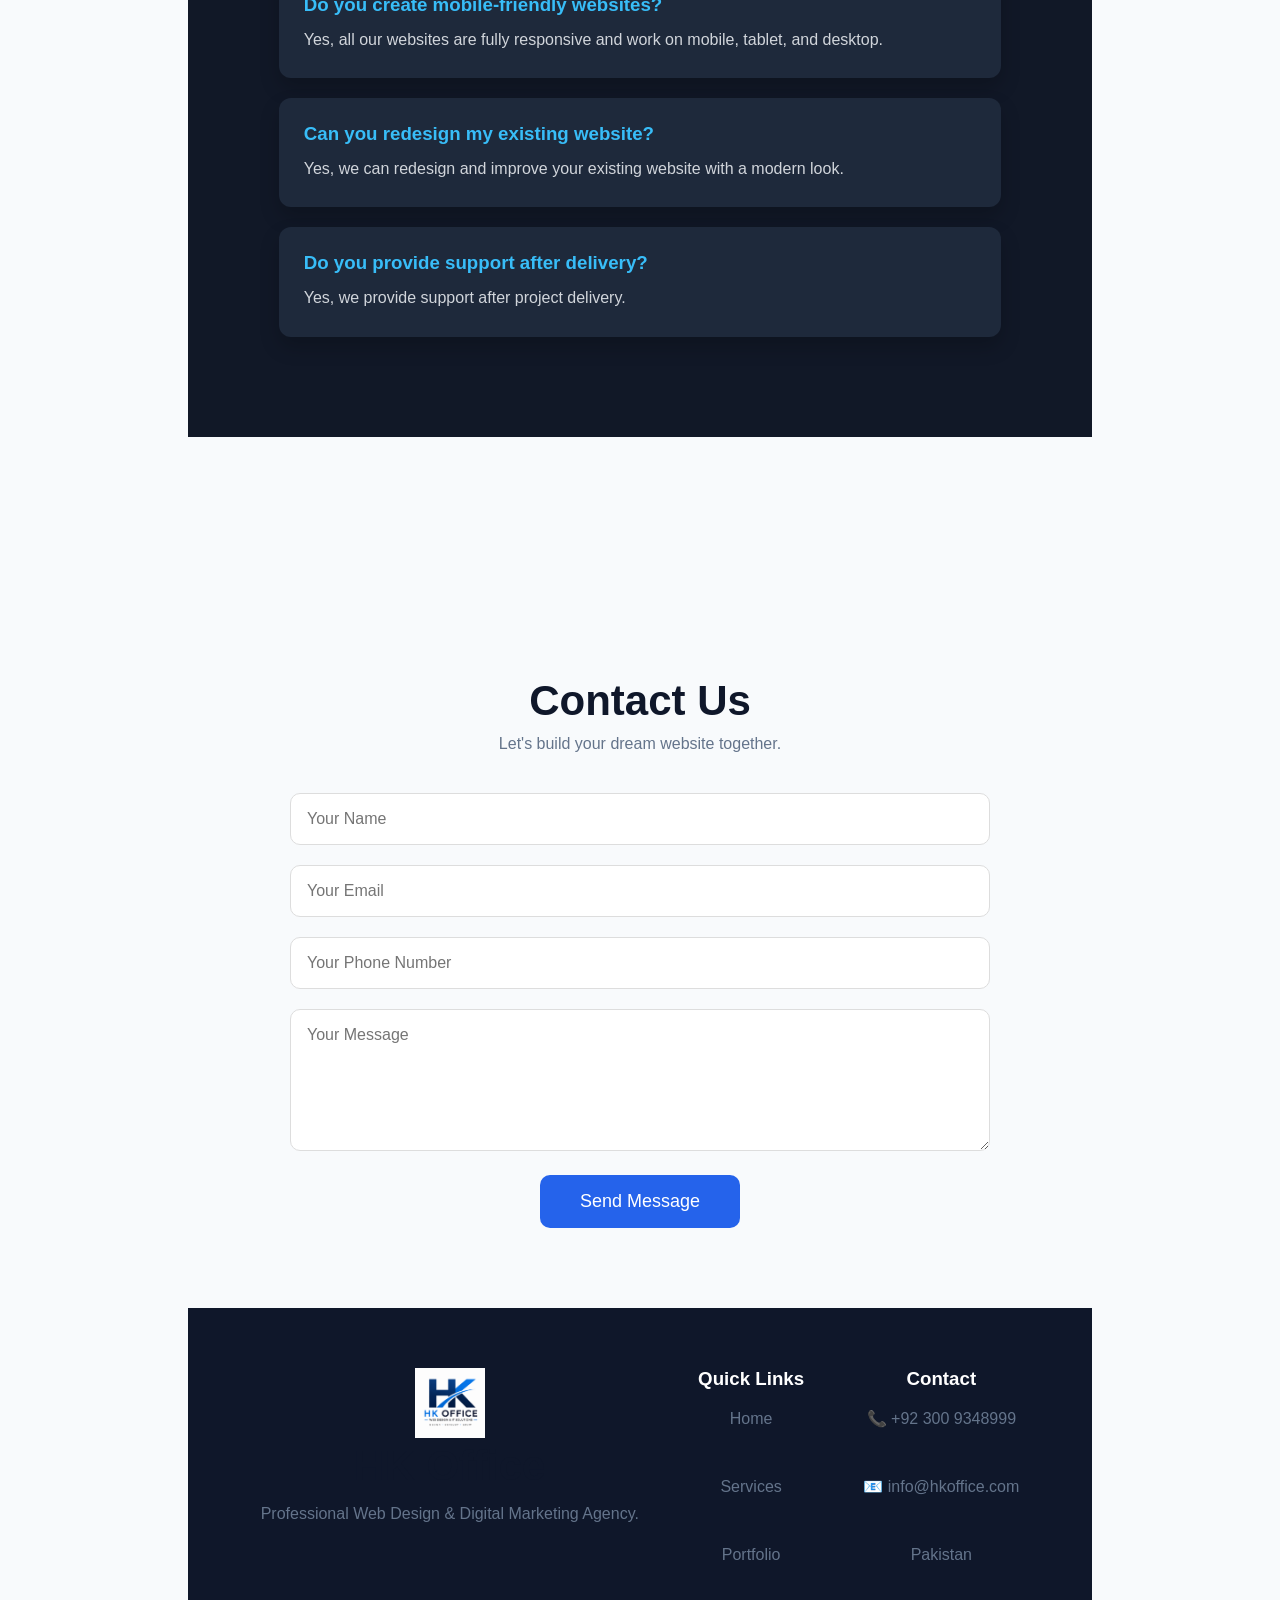
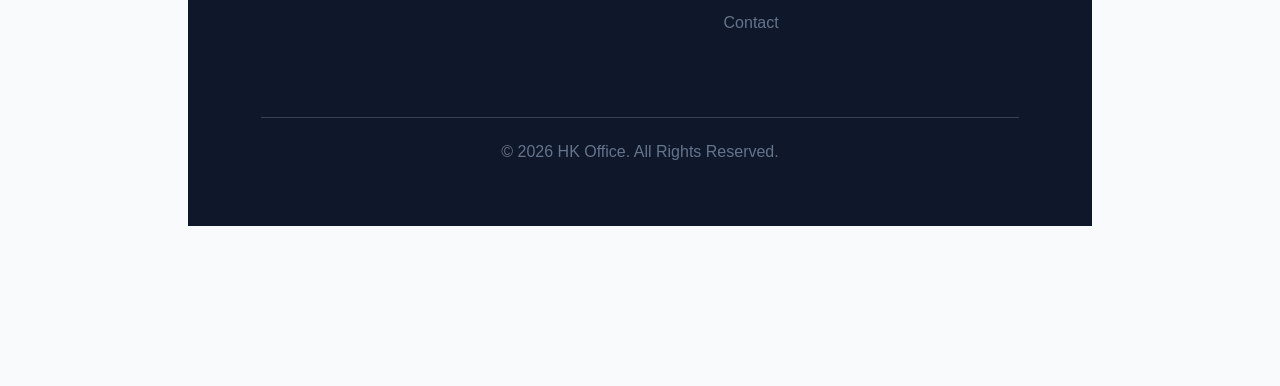
==== commit 841ac125: "Website updated" ====
--- a/index.html
+++ b/index.html
@@ -9,13 +9,14 @@
     <meta name="description" content="HK Office provides professional website design, web development, responsive websites, and IT solutions for businesses.">
     <meta name="keywords" content="HK Office, Web Design, Website Development, IT Solutions, Responsive Website, Web Developer, Pakistan">
     <meta name="author" content="HK Office">
-
+   
     <meta property="og:title" content="HK Office | Web Design & IT Solutions">
     <meta property="og:description" content="Professional website design and development services for businesses.">
     <meta property="og:type" content="website">
 
     <link rel="stylesheet" href="css/style.css">
     <link rel="stylesheet" href="https://unpkg.com/aos@2.3.4/dist/aos.css">
+   <link rel="icon" type="image/png" href="images/favicon.png">
     <!-- Google tag (gtag.js) -->
 <script async src="https://www.googletagmanager.com/gtag/js?id=G-L7BXP5EGC6"></script>
 <script>
@@ -25,6 +26,15 @@
 
   gtag('config', 'G-L7BXP5EGC6');
 </script>
+<meta property="og:title" content="HK Office | Web Design & IT Solutions">
+<meta property="og:description" content="Professional Website Design, Web Development & IT Solutions.">
+<meta property="og:image" content="https://hamzakhann383.github.io/hk-office/images/logo.png">
+<meta property="og:url" content="https://hamzakhann383.github.io/hk-office/">
+<meta property="og:type" content="website">
+<meta name="twitter:card" content="summary_large_image">
+<meta name="twitter:title" content="HK Office | Web Design & IT Solutions">
+<meta name="twitter:description" content="Professional Website Design, Web Development & IT Solutions.">
+<meta name="twitter:image" content="https://hamzakhann383.github.io/hk-office/images/logo.png">
 </head>
 
 <body>
@@ -43,6 +53,8 @@
             <li><a href="pricing.html">Pricing</a></li>
             <li><a href="blog.html">Blog</a></li>
             <li><a href="contact.html">Contact</a></li>
+            <li><a href="#pricing">Pricing</a></li>
+<li><a href="#faq">FAQ</a></li>
         </ul>
 <button id="theme-toggle">🌙</button>
         <a href="contact.html" class="btn">Get Started</a>
@@ -97,7 +109,7 @@
 
     </div>
 
-</section><section class="portfolio">
+<section class="portfolio">
 
     <h2>Our Portfolio</h2>
     <p>Some of our latest website projects.</p>
@@ -107,19 +119,26 @@
         <div class="portfolio-card">
             <img src="images/portfolio-1.jpg" alt="Portfolio 1">
             <h3>Business Website</h3>
+            <p>Modern responsive website for a growing business.</p>
+            <a href="#" class="portfolio-btn">View Project</a>
         </div>
 
         <div class="portfolio-card">
             <img src="images/portfolio-2.jpg" alt="Portfolio 2">
             <h3>Restaurant Website</h3>
+            <p>Professional website with online menu and booking.</p>
+            <a href="#" class="portfolio-btn">View Project</a>
         </div>
 
         <div class="portfolio-card">
             <img src="images/portfolio-3.jpg" alt="Portfolio 3">
             <h3>E-Commerce Store</h3>
-        </div>
-
-    </div>
+            <p>Online shopping website with secure checkout.</p>
+            <a href="#" class="portfolio-btn">View Project</a>
+        </div>
+
+    </div>
+
 
 </section><section class="why-us">
 
@@ -193,11 +212,78 @@
         </div>
 
     </div>
-
+<section class="pricing" id="pricing">
+    <h2>Our Pricing</h2>
+    <p>Choose the perfect plan for your business.</p>
+
+    <div class="pricing-container">
+
+        <div class="pricing-card">
+            <h3>Basic</h3>
+            <h4>$50</h4>
+            <ul>
+                <li>✔ 3 Pages Website</li>
+                <li>✔ Responsive Design</li>
+                <li>✔ Contact Form</li>
+                <li>✔ 3 Days Delivery</li>
+            </ul>
+            <a href="#contact" class="btn">Get Started</a>
+        </div>
+
+        <div class="pricing-card featured">
+            <h3>Standard</h3>
+            <h4>$120</h4>
+            <ul>
+                <li>✔ 7 Pages Website</li>
+                <li>✔ Responsive Design</li>
+                <li>✔ Basic SEO</li>
+                <li>✔ 5 Days Delivery</li>
+            </ul>
+            <a href="#contact" class="btn">Get Started</a>
+        </div>
+
+        <div class="pricing-card">
+            <h3>Premium</h3>
+            <h4>$250</h4>
+            <ul>
+                <li>✔ 10+ Pages Website</li>
+                <li>✔ Advanced SEO</li>
+                <li>✔ Speed Optimization</li>
+                <li>✔ 7 Days Delivery</li>
+            </ul>
+            <a href="#contact" class="btn">Get Started</a>
+        </div>
+
+    </div>
+</section>
+<section class="faq" id="faq">
+    <h2>Frequently Asked Questions</h2>
+
+    <div class="faq-item">
+        <h3>How long does it take to build a website?</h3>
+        <p>Most websites are completed within 3–7 business days depending on the project.</p>
+    </div>
+
+    <div class="faq-item">
+        <h3>Do you create mobile-friendly websites?</h3>
+        <p>Yes, all our websites are fully responsive and work on mobile, tablet, and desktop.</p>
+    </div>
+
+    <div class="faq-item">
+        <h3>Can you redesign my existing website?</h3>
+        <p>Yes, we can redesign and improve your existing website with a modern look.</p>
+    </div>
+
+    <div class="faq-item">
+        <h3>Do you provide support after delivery?</h3>
+        <p>Yes, we provide support after project delivery.</p>
+    </div>
+</section>
 </section>
 <a href="https://wa.me/923009348999" class="whatsapp" target="_blank">
     <img src="images/whatsapp-icon.png" alt="WhatsApp">
 </a>
+
 <section class="contact">
 
     <section class="contact">
--- a/css/style.css
+++ b/css/style.css
@@ -120,13 +120,14 @@
 .service-box{
     display:flex;
     justify-content:center;
+    align-items:flex-start;
     flex-wrap:wrap;
     gap:30px;
 }
 
 .card{
     width:320px;
-    background:white;
+    background:#fff;
     border-radius:15px;
     overflow:hidden;
     box-shadow:0 10px 30px rgba(0,0,0,.1);
@@ -505,4 +506,163 @@
     object-fit:cover;
     display:block;
     border-radius:10px 10px 0 0;
+}/* ===== Pricing Section ===== */
+.pricing{
+    padding:80px 10%;
+    margin-top:70px;
+    text-align:center;
+    background:#0f172a;
+}
+
+.pricing h2{
+    font-size:36px;
+    color:#fff;
+    margin-bottom:10px;
+}
+
+.pricing p{
+    color:#cbd5e1;
+    margin-bottom:40px;
+}
+
+.pricing-container{
+    display:flex;
+    justify-content:center;
+    gap:30px;
+    flex-wrap:wrap;
+}
+
+.pricing-card{
+    background:#1e293b;
+    color:#fff;
+    width:300px;
+    padding:30px;
+    border-radius:15px;
+    transition:.3s;
+    box-shadow:0 10px 25px rgba(0,0,0,.25);
+}
+
+.pricing-card:hover{
+    transform:translateY(-10px);
+}
+
+.pricing-card h3{
+    font-size:28px;
+    margin-bottom:10px;
+}
+
+.pricing-card h4{
+    font-size:32px;
+    color:#38bdf8;
+    margin-bottom:20px;
+}
+
+.pricing-card ul{
+    list-style:none;
+    padding:0;
+    margin:20px 0;
+}
+
+.pricing-card ul li{
+    margin:12px 0;
+}
+
+.pricing-card .btn{
+    display:inline-block;
+    margin-top:20px;
+    padding:12px 25px;
+    background:#38bdf8;
+    color:#fff;
+    text-decoration:none;
+    border-radius:8px;
+    font-weight:bold;
+}
+
+.pricing-card .btn:hover{
+    background:#0284c7;
+}
+
+.featured{
+    border:2px solid #38bdf8;
+    transform:scale(1.05);
+}
+
+@media (max-width:768px){
+    .pricing-container{
+        flex-direction:column;
+        align-items:center;
+    }
+}/* ===== FAQ Section ===== */
+.faq{
+    padding:80px 10%;
+    background:#111827;
+    color:#fff;
+    text-align:center;
+}
+
+.faq h2{
+    font-size:36px;
+    margin-bottom:40px;
+}
+
+.faq-item{
+    background:#1e293b;
+    padding:25px;
+    margin:20px auto;
+    border-radius:12px;
+    max-width:800px;
+    text-align:left;
+    transition:0.3s;
+    box-shadow:0 10px 20px rgba(0,0,0,0.2);
+}
+
+.faq-item:hover{
+    transform:translateY(-5px);
+}
+
+.faq-item h3{
+    color:#38bdf8;
+    margin-bottom:10px;
+}
+
+.faq-item p{
+    color:#d1d5db;
+    line-height:1.7;
+}.faq h2{
+    color:#ffffff;
+    font-size:40px;
+    font-weight:700;
+    text-align:center;
+    margin-bottom:40px;
+}/* ===== Portfolio Button ===== */
+.portfolio-btn{
+    display:inline-block;
+    margin-top:15px;
+    padding:10px 22px;
+    background:#38bdf8;
+    color:#fff;
+    text-decoration:none;
+    border-radius:8px;
+    font-weight:600;
+    transition:0.3s;
+}
+
+.portfolio-btn:hover{
+    background:#0284c7;
+    transform:translateY(-2px);
+}
+
+.portfolio-card p{
+    color:#cbd5e1;
+    margin:15px 0;
+    line-height:1.6;
+}
+
+.portfolio-card{
+    transition:0.3s;
+}
+
+.portfolio-card:hover{
+    transform:translateY(-10px);
+    box-shadow:0 15px 35px rgba(0,0,0,0.3);
 }
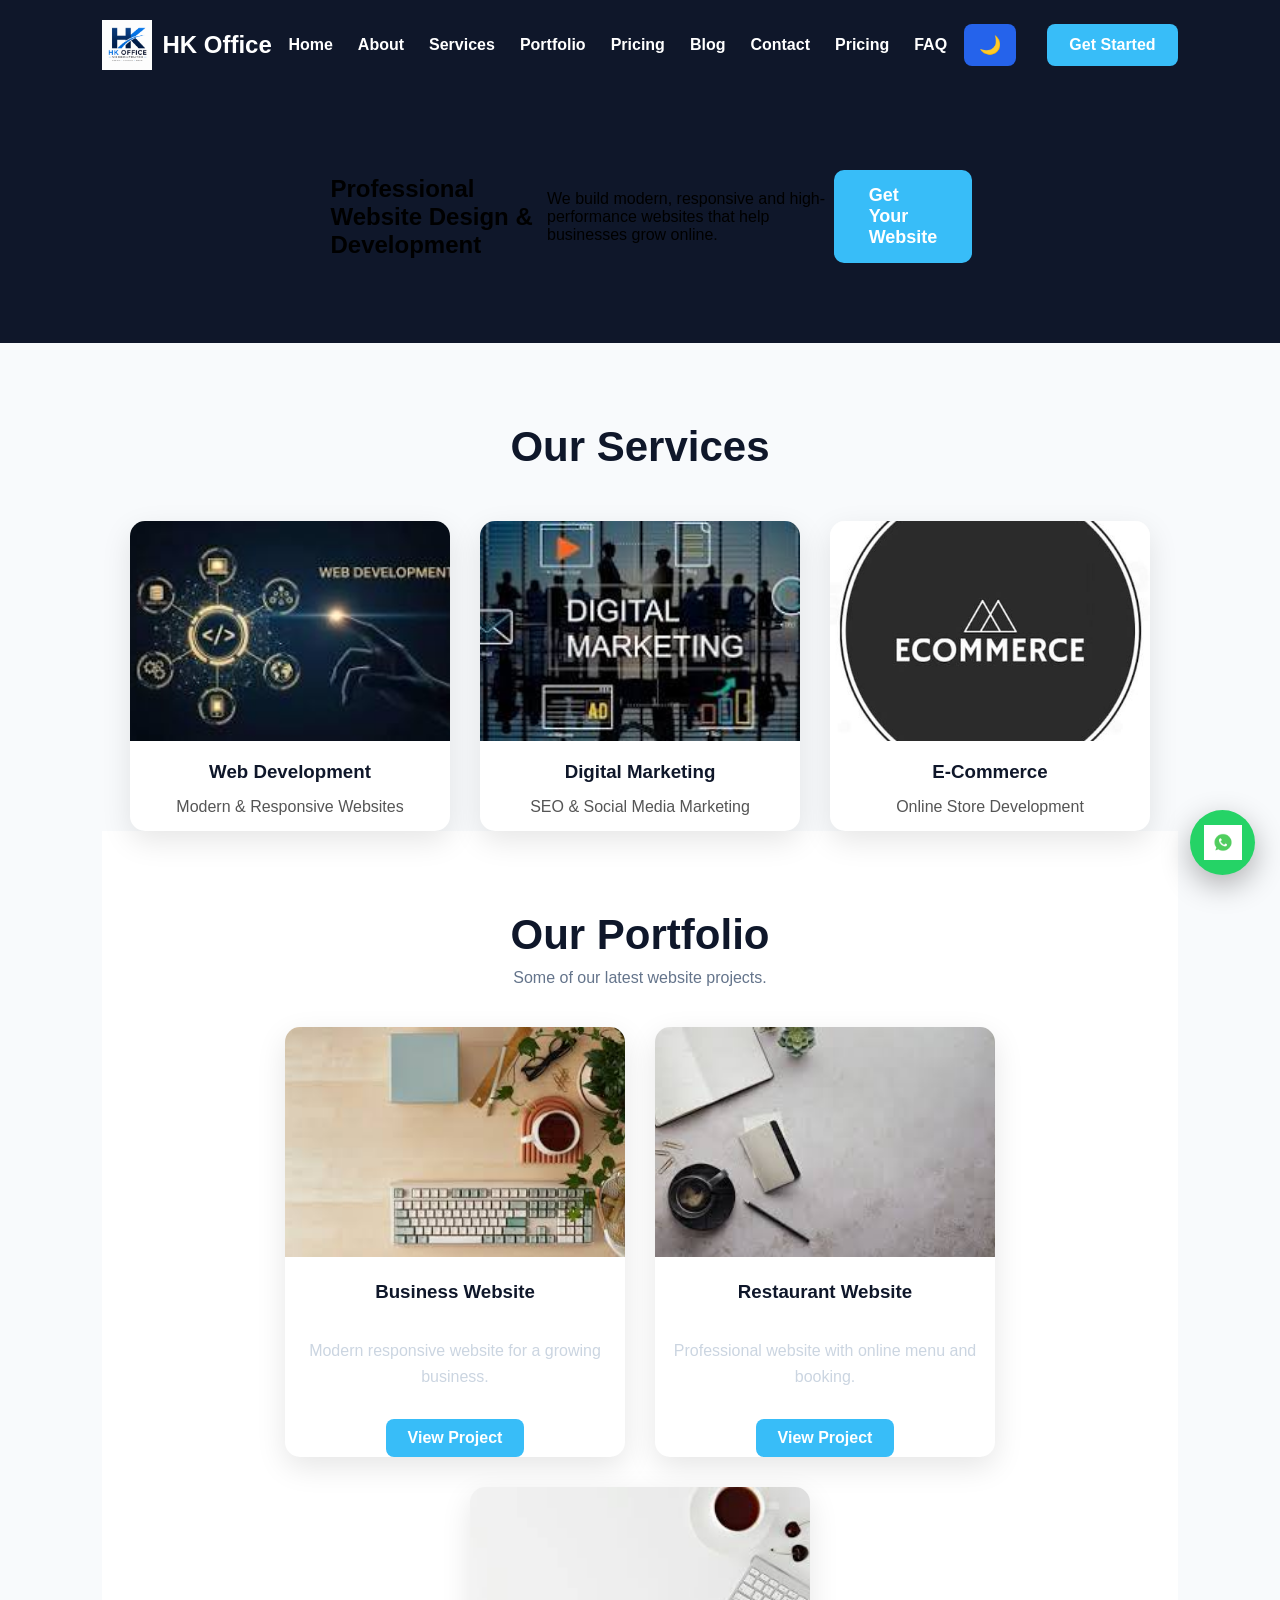
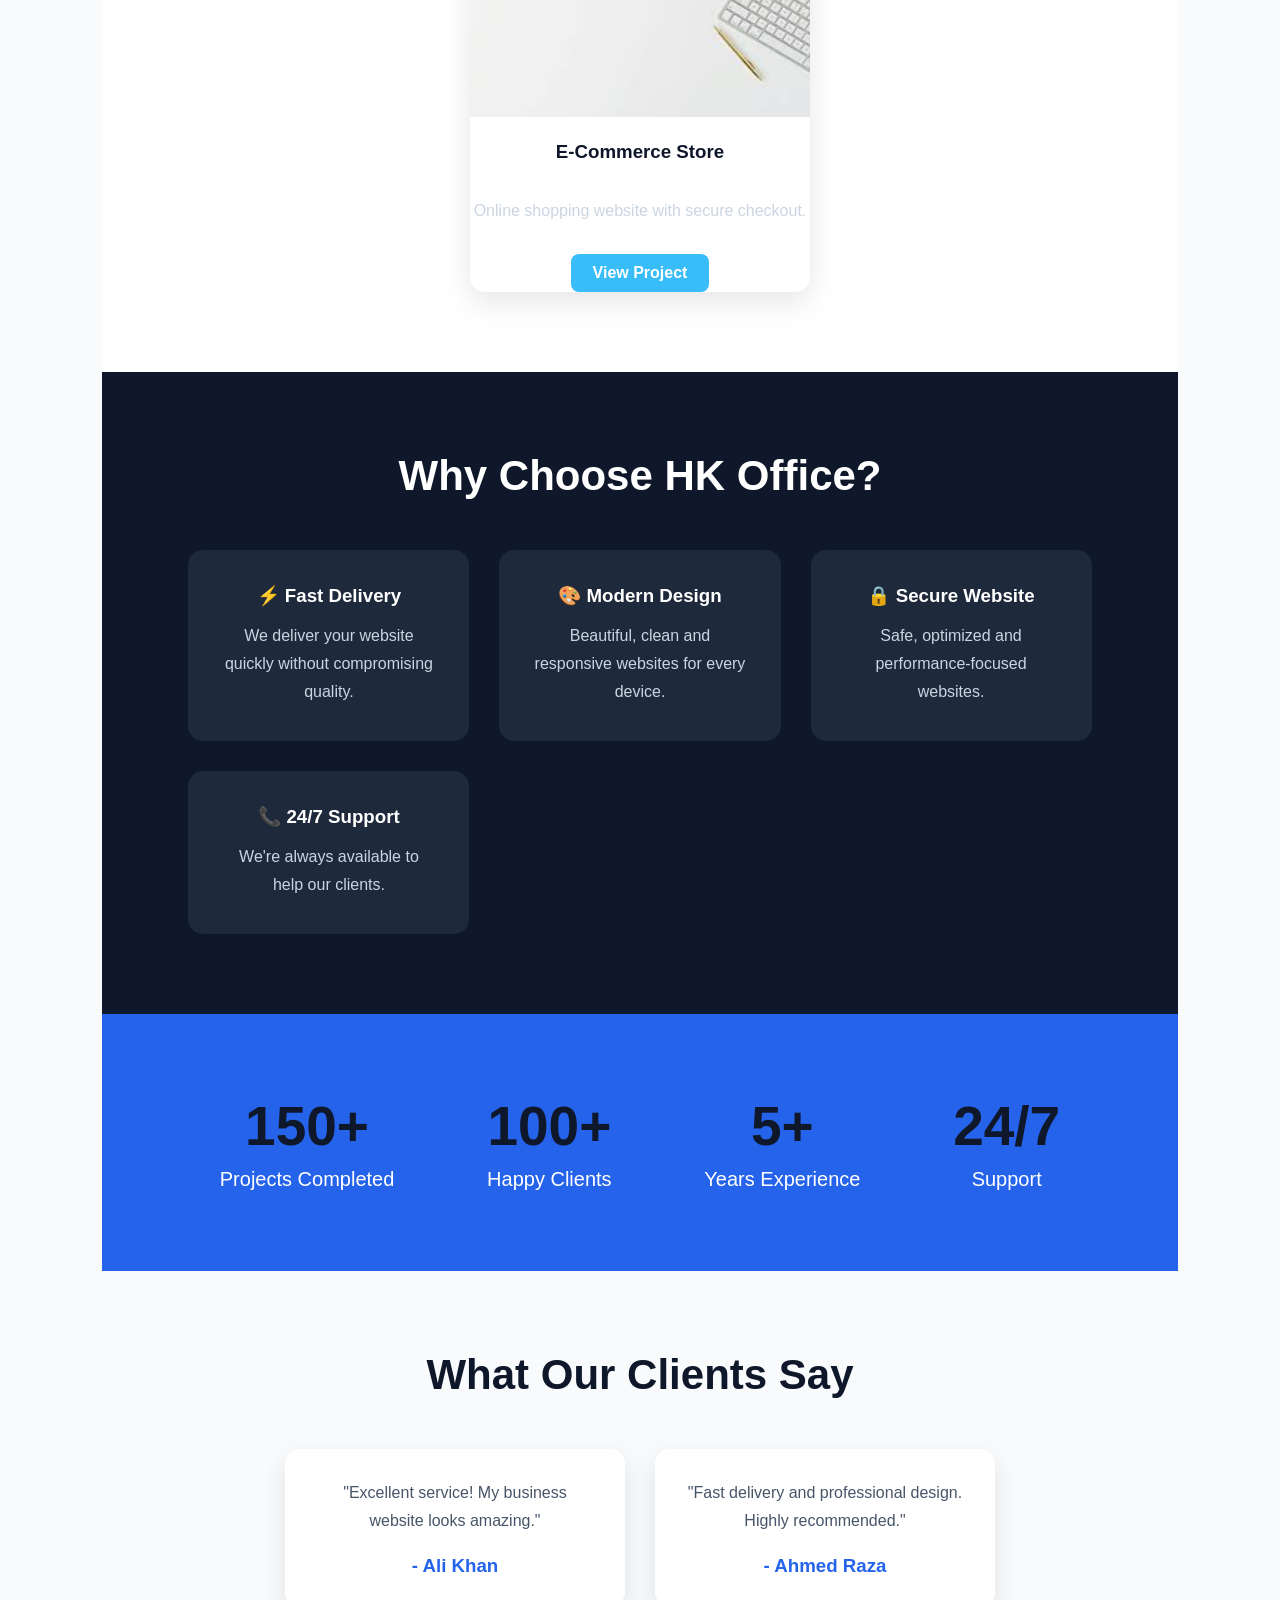
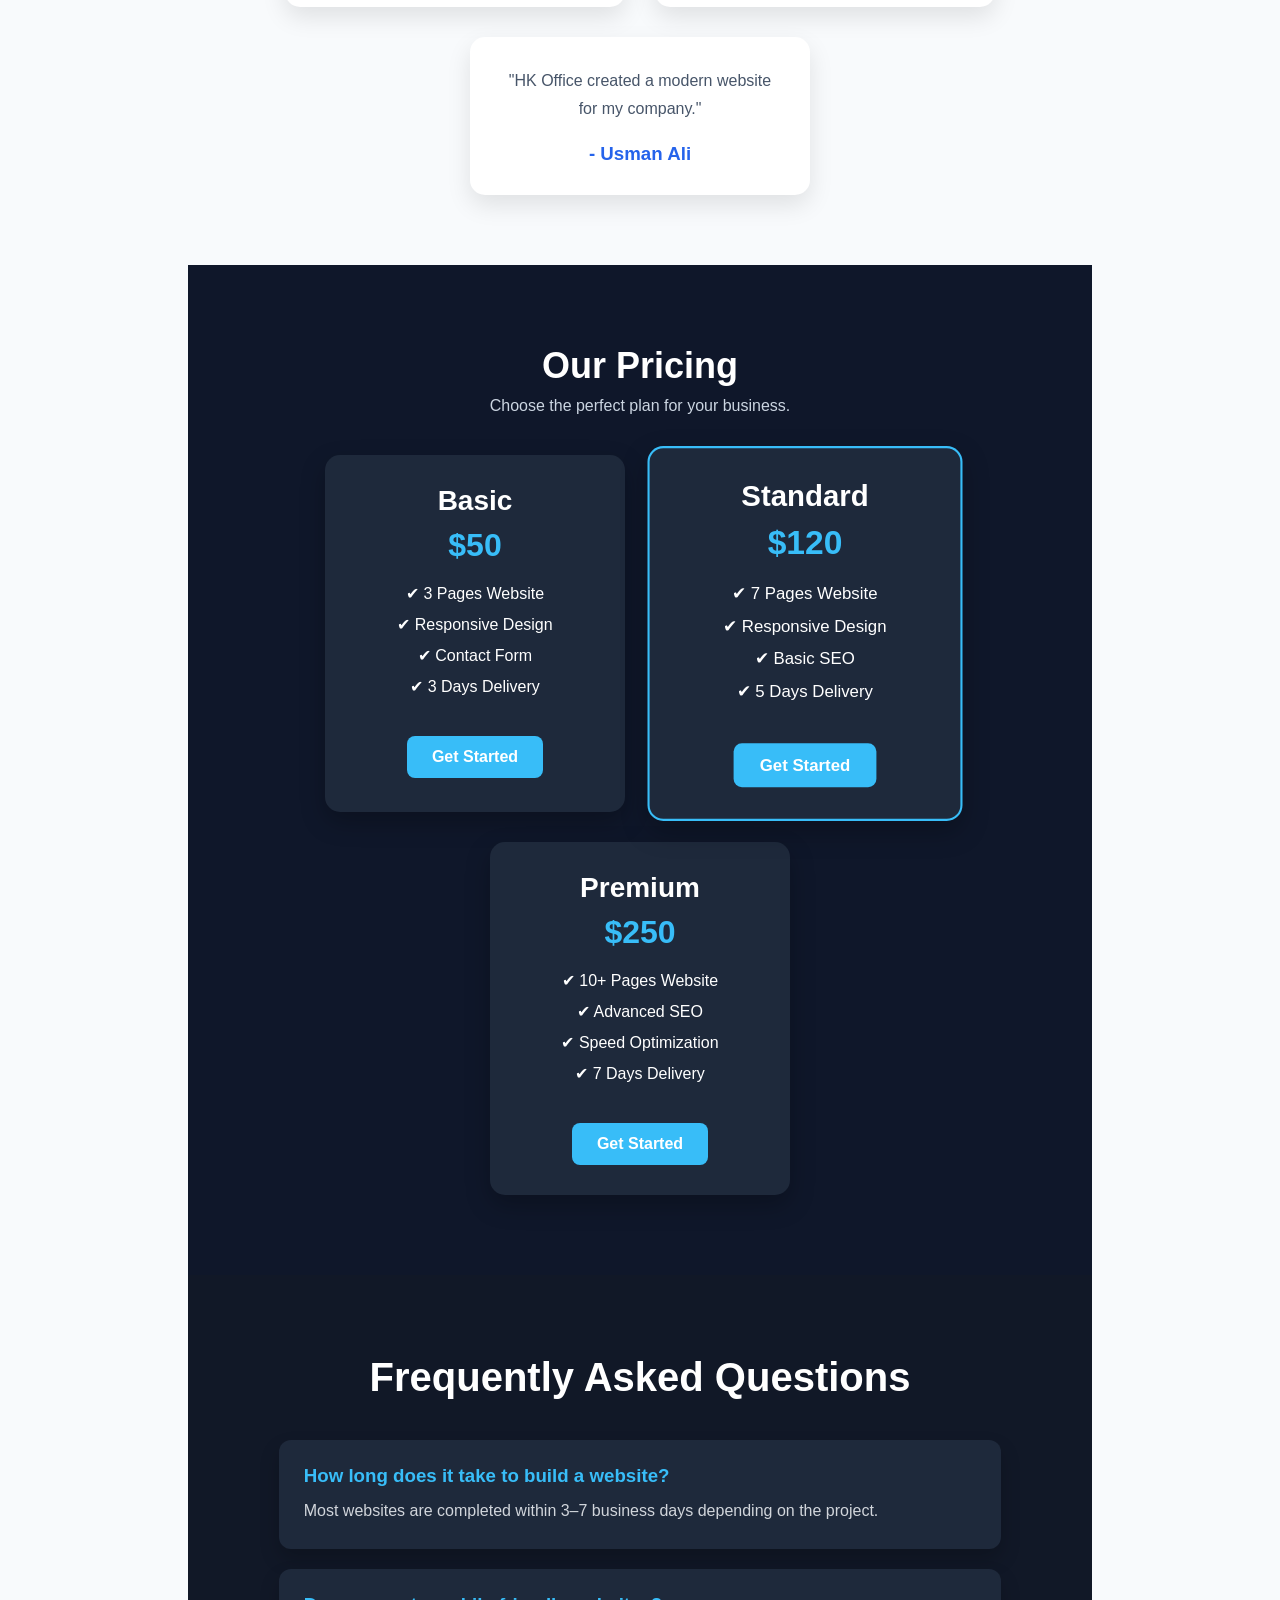
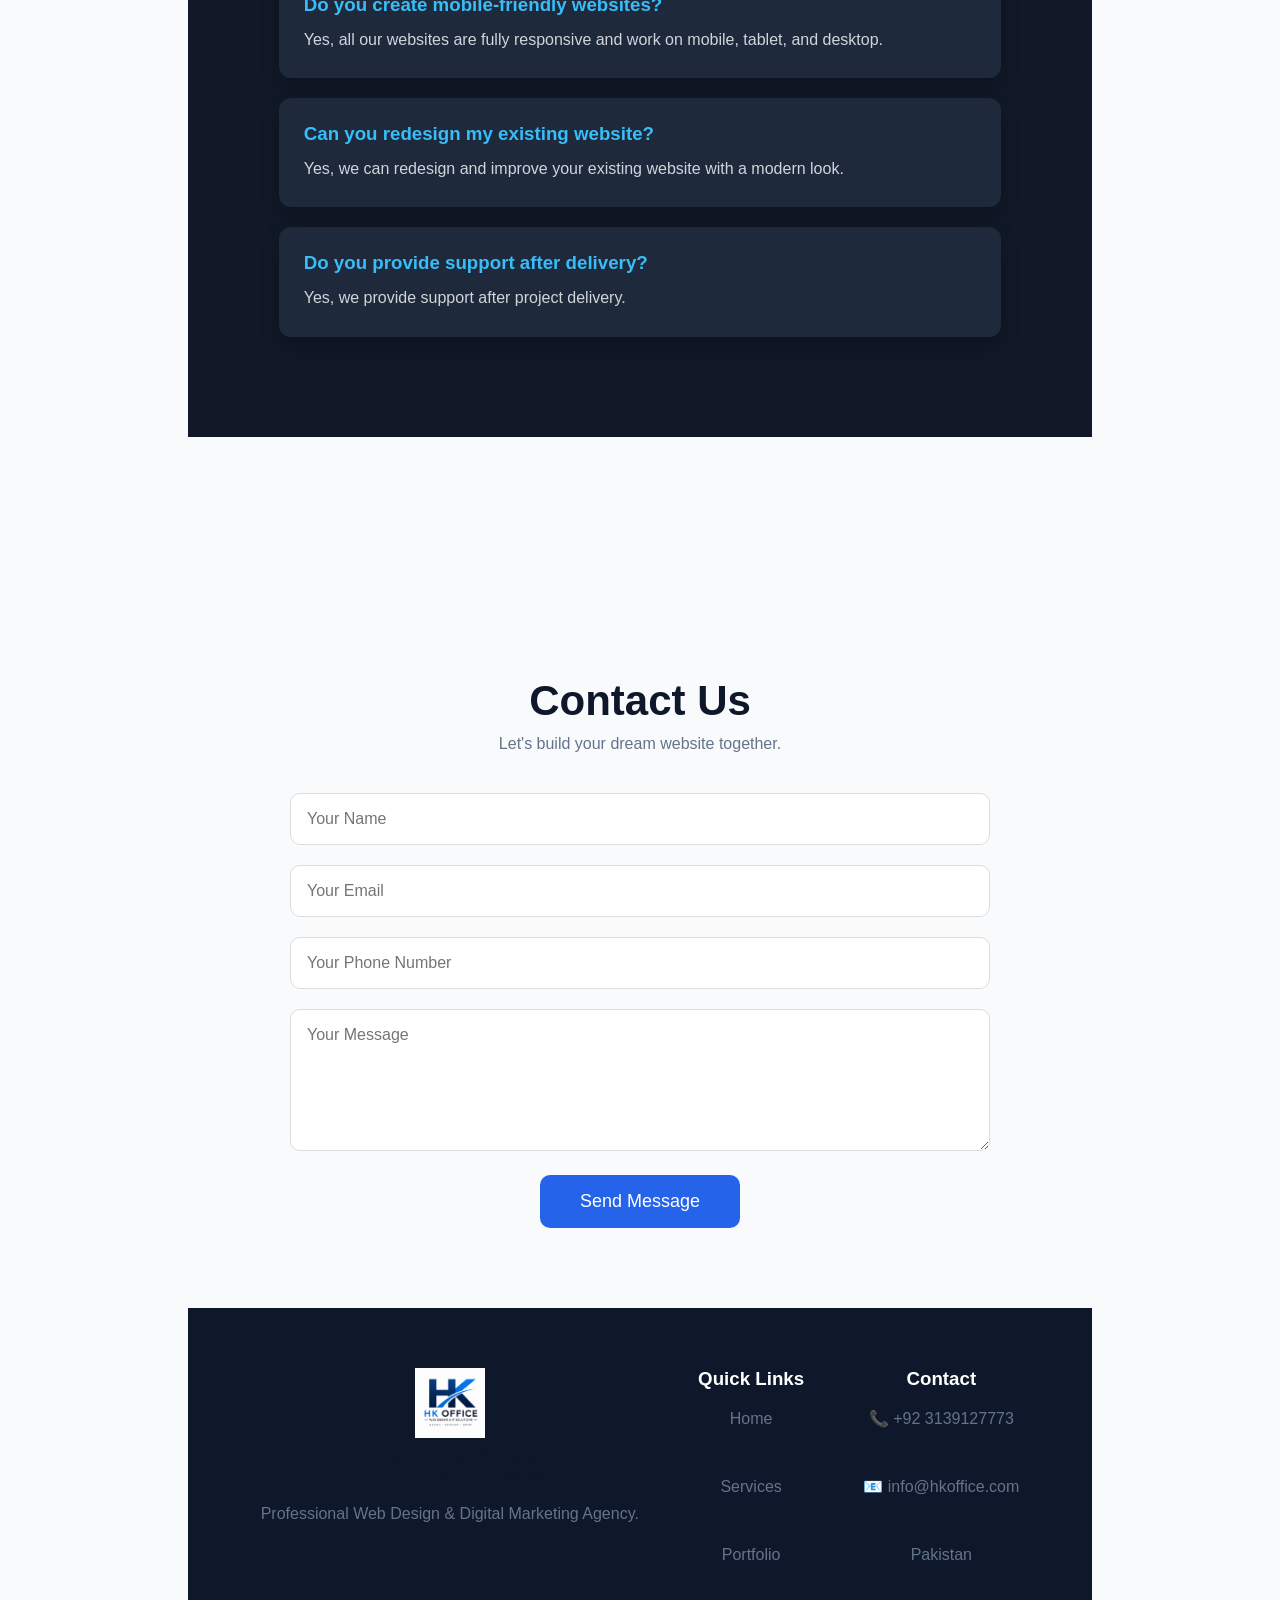
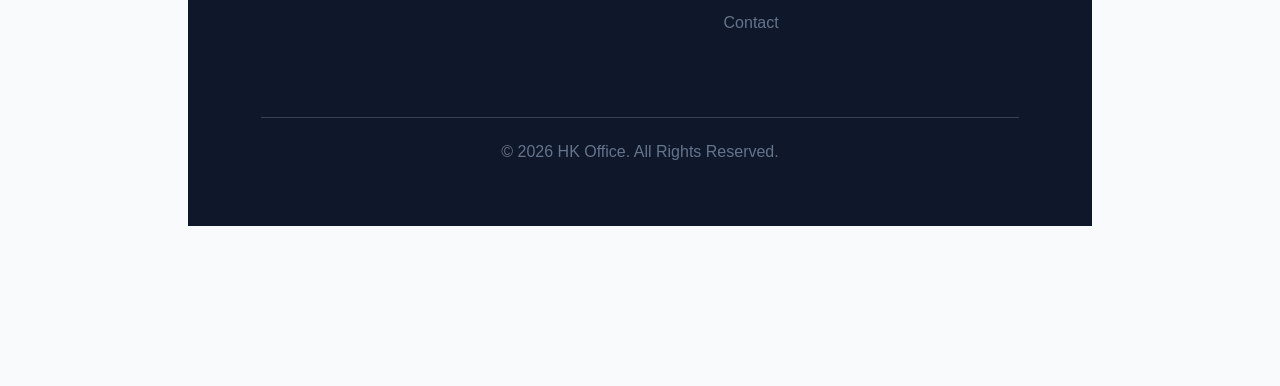
==== commit d9dcf203: "update contact number" ====
--- a/index.html
+++ b/index.html
@@ -280,7 +280,7 @@
     </div>
 </section>
 </section>
-<a href="https://wa.me/923009348999" class="whatsapp" target="_blank">
+<a href="https://wa.me/923139127773" class="whatsapp" target="_blank">
     <img src="images/whatsapp-icon.png" alt="WhatsApp">
 </a>
 
@@ -328,7 +328,7 @@
 
         <div>
             <h3>Contact</h3>
-            <p>📞 +92 300 9348999</p>
+            <p>📞 +92 3139127773</p>
             <p>📧 info@hkoffice.com</p>
             <p>Pakistan</p>
         </div>
